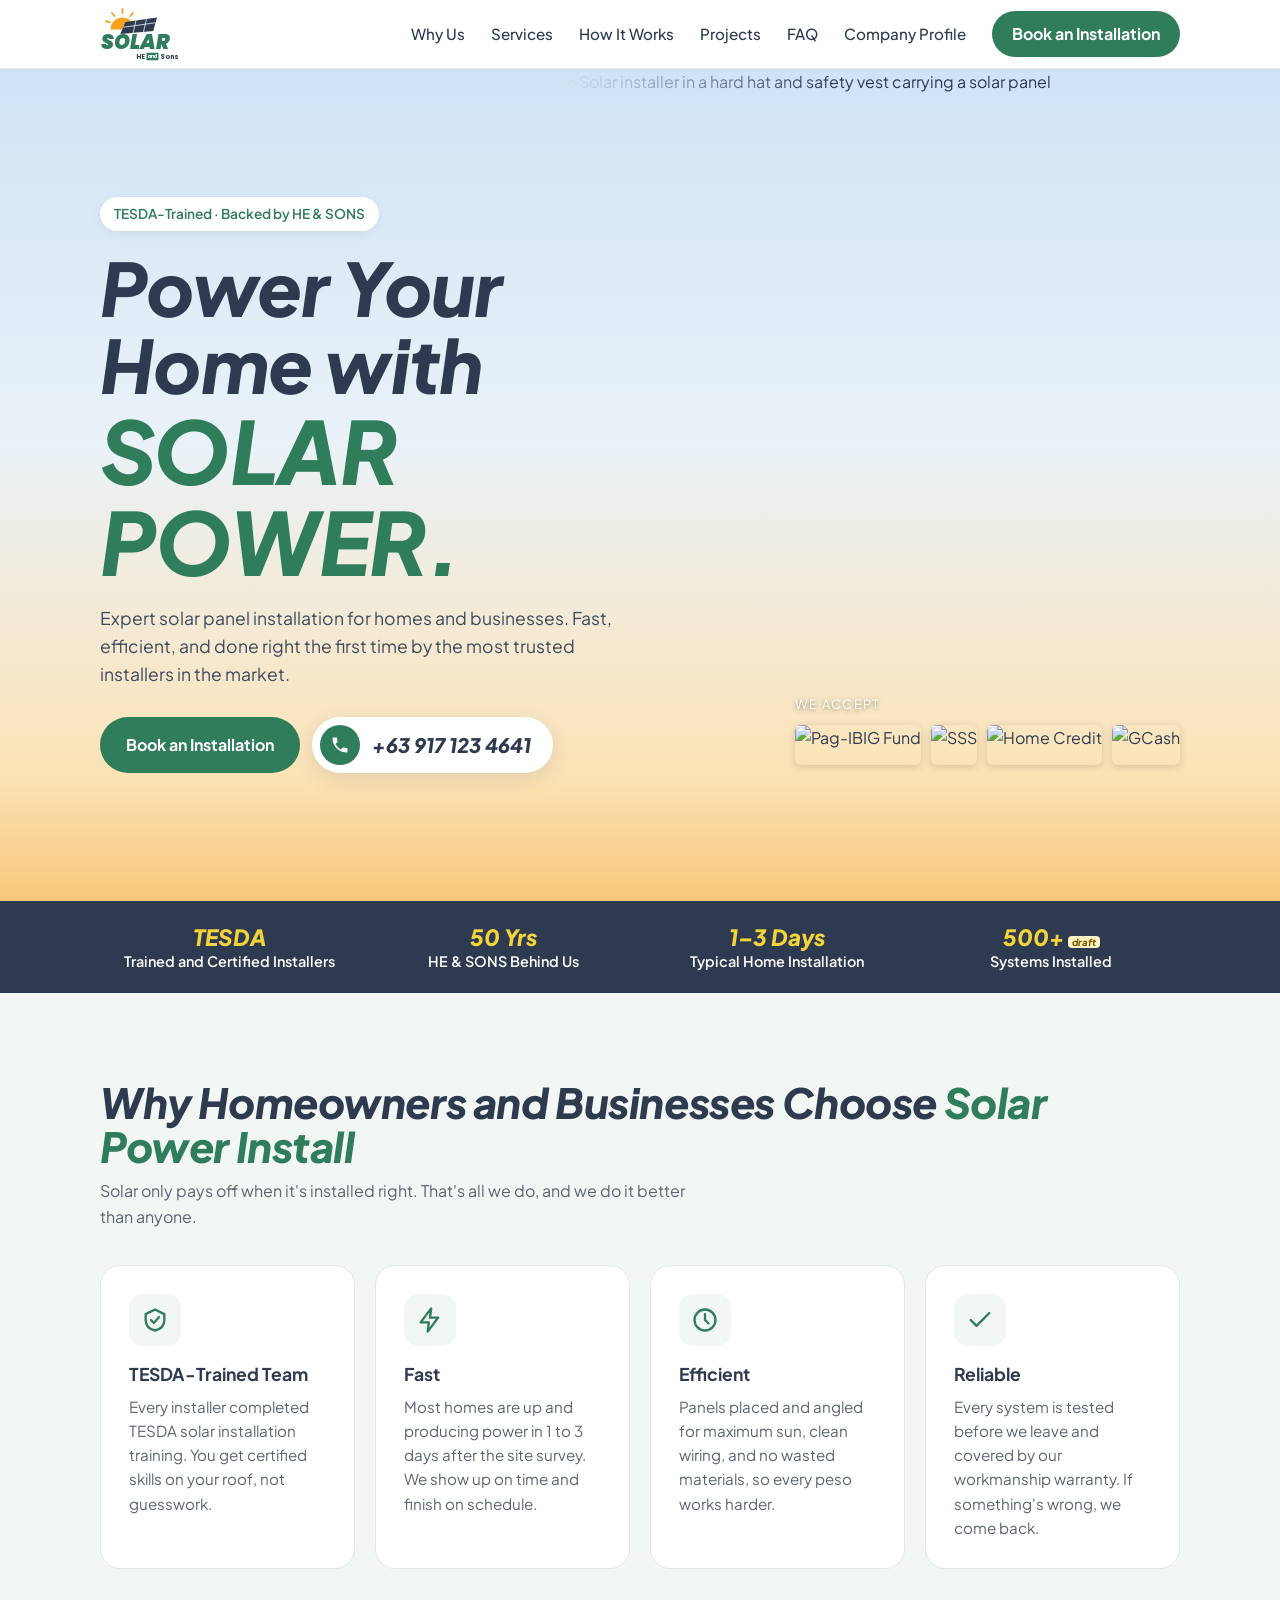
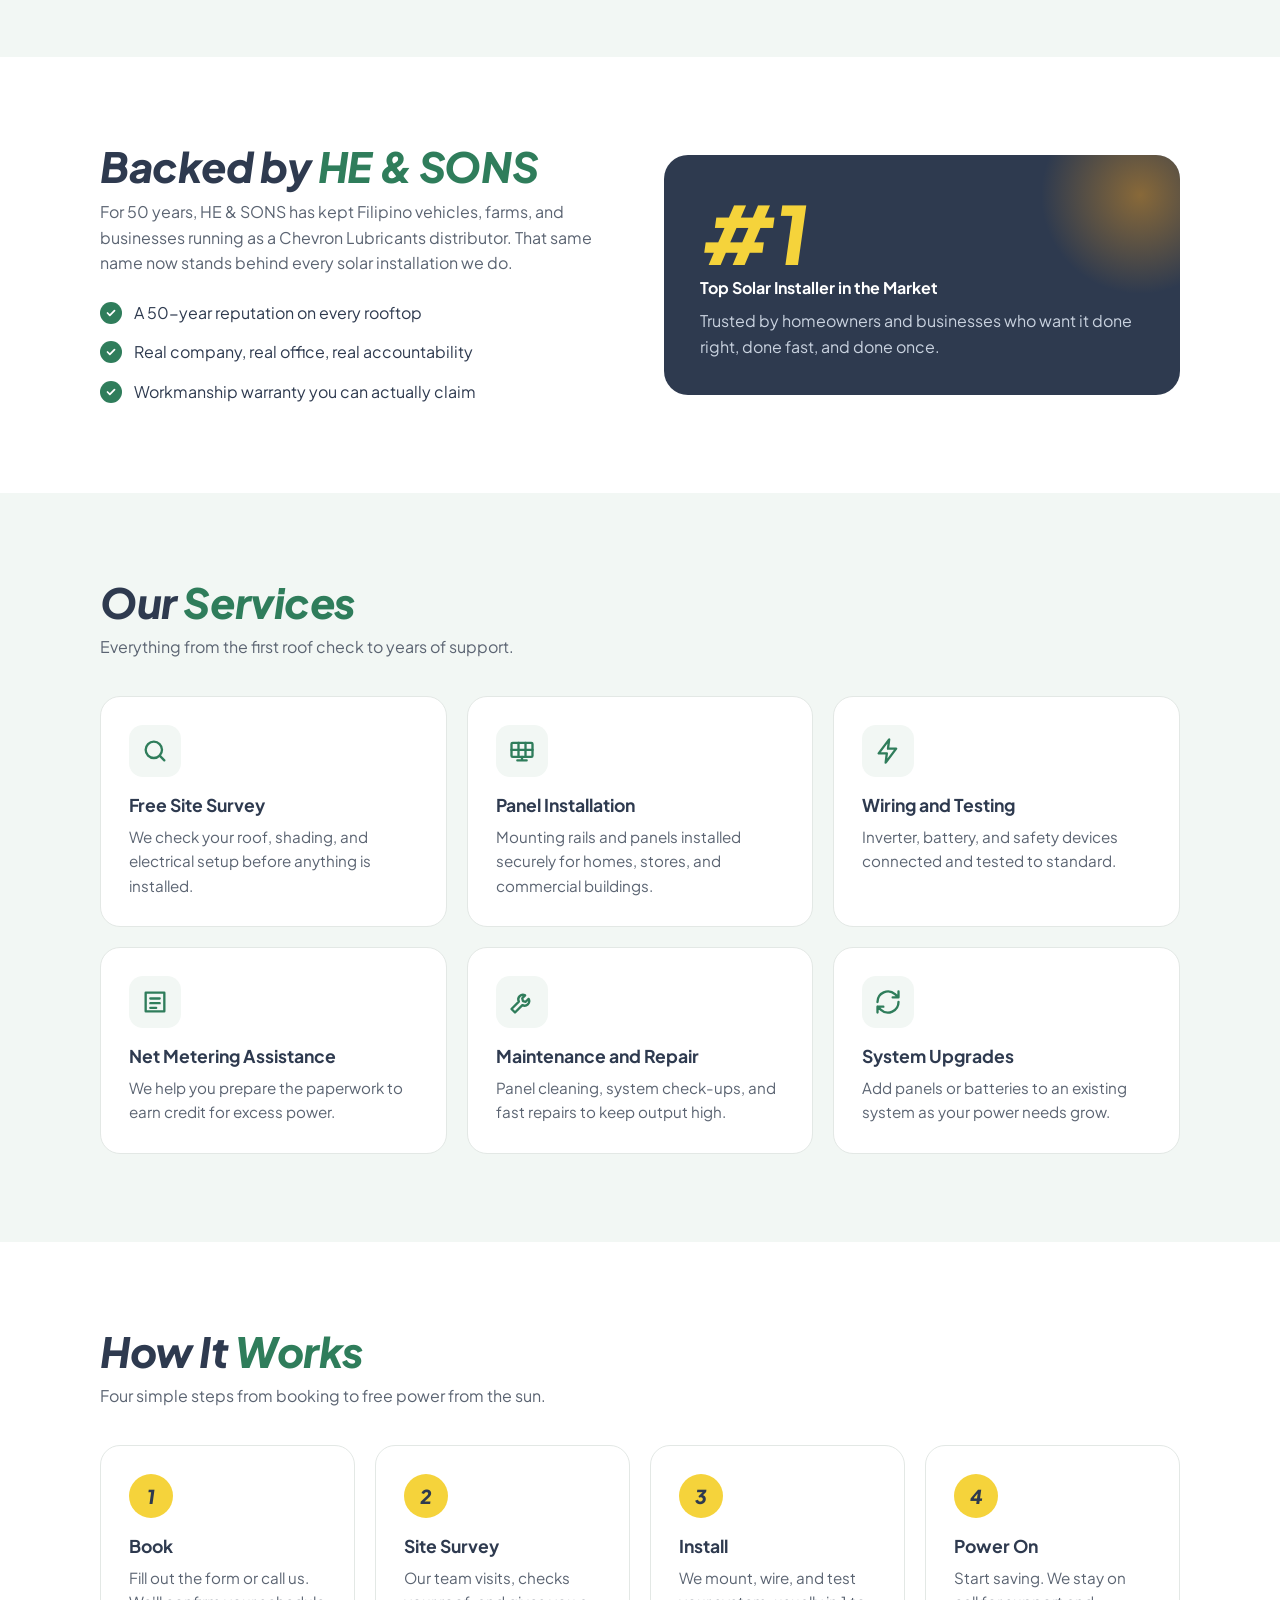
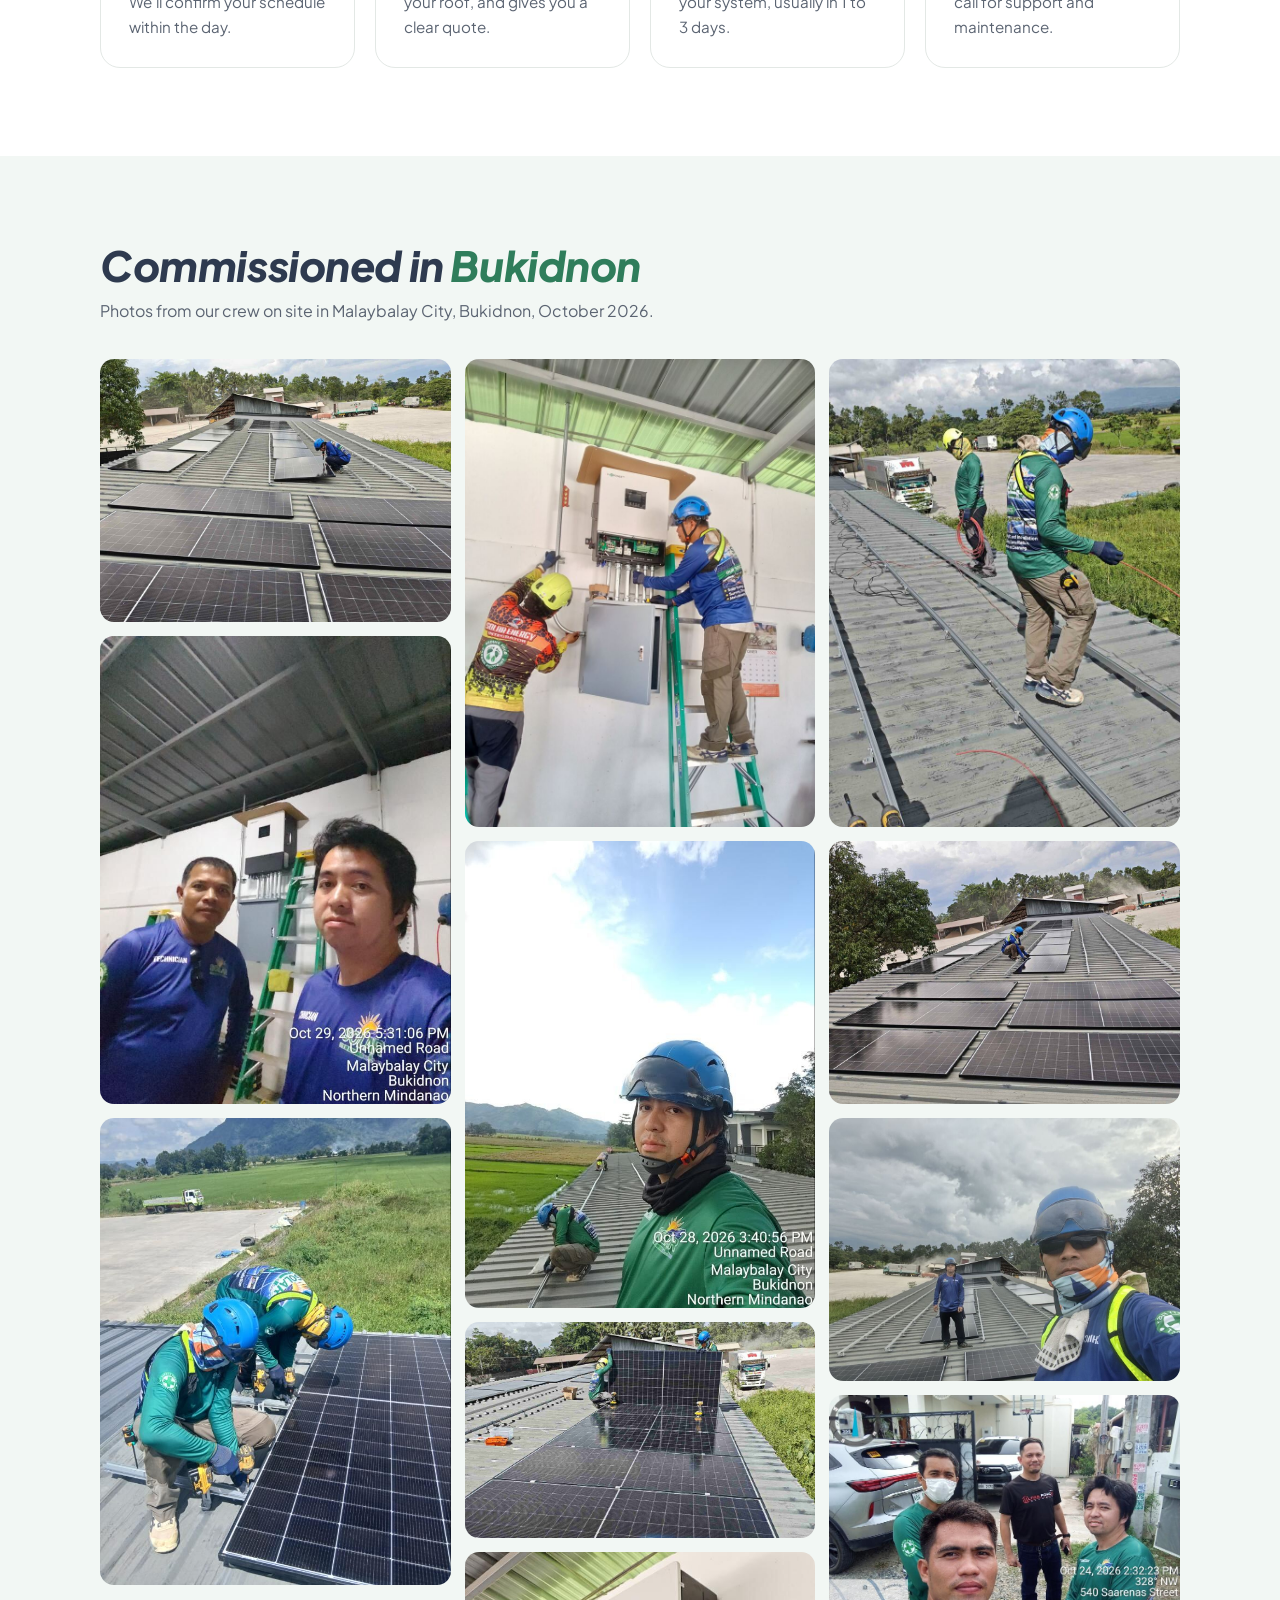
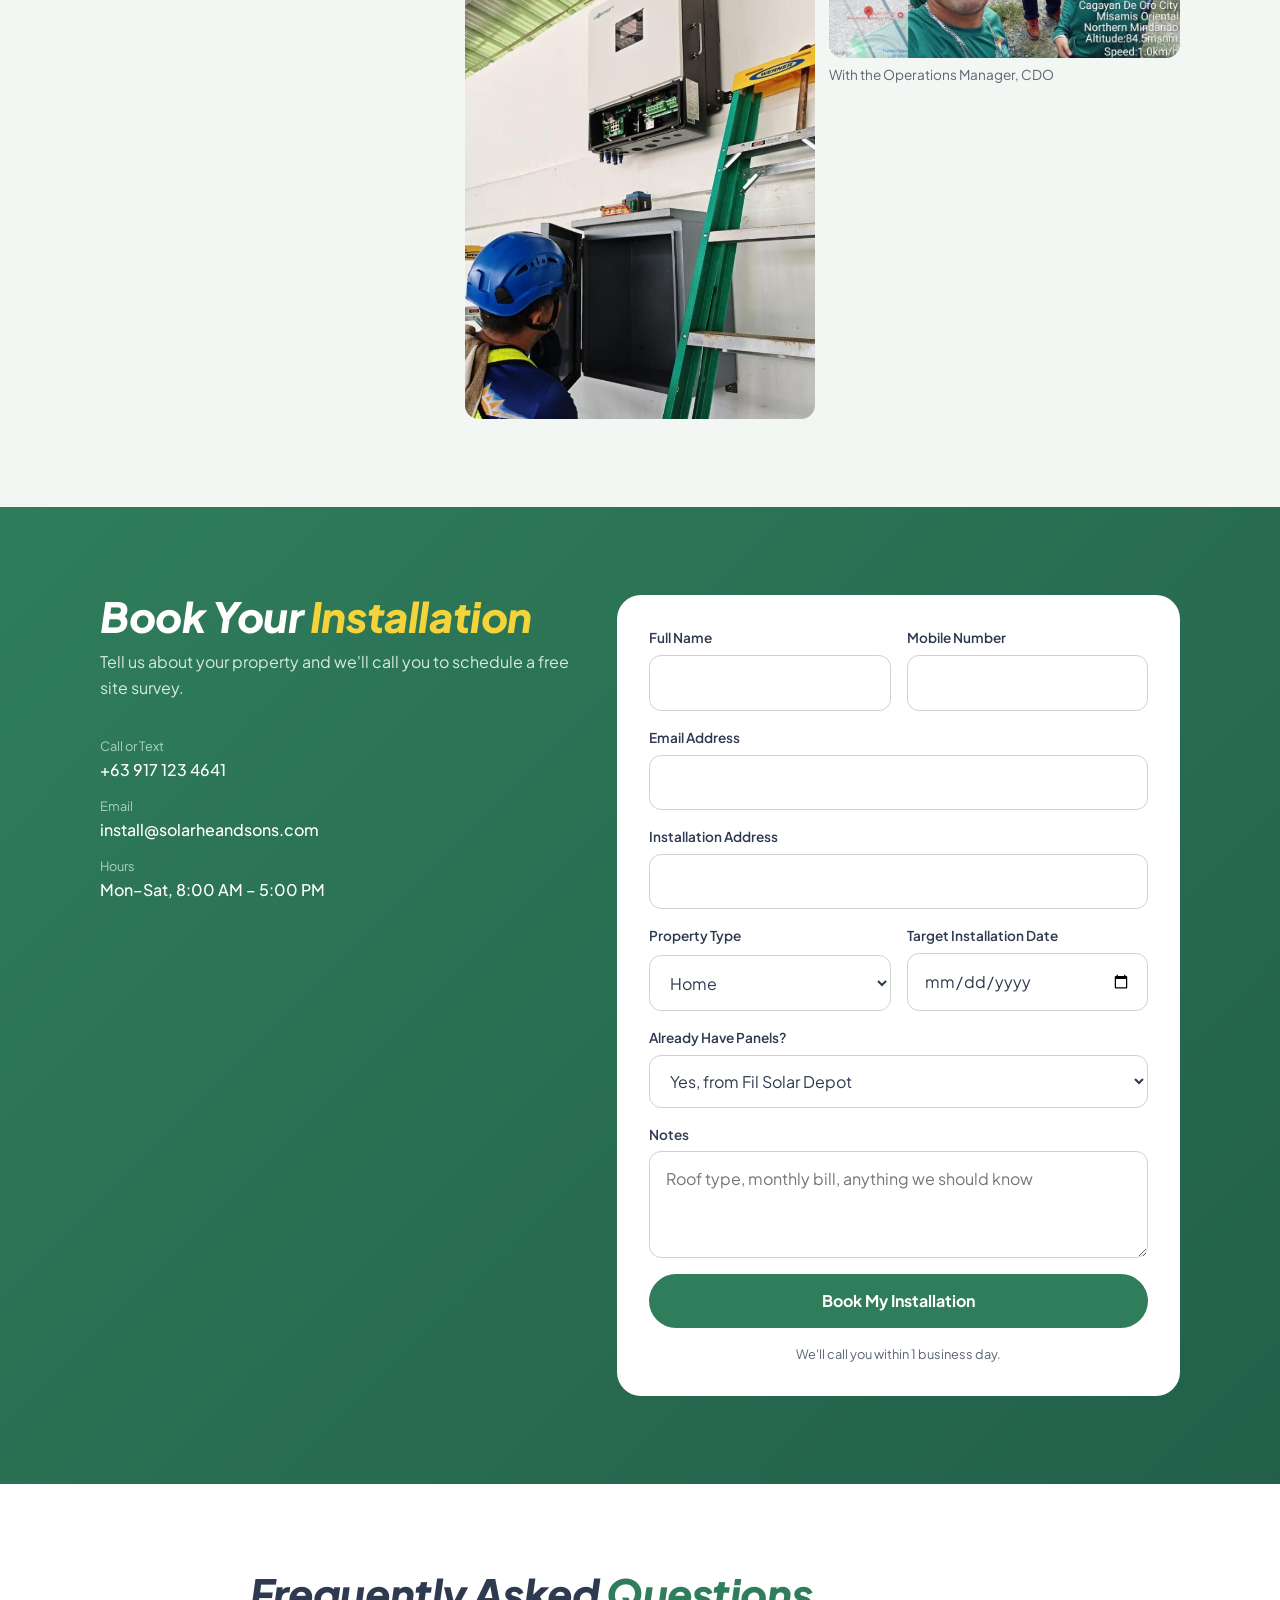
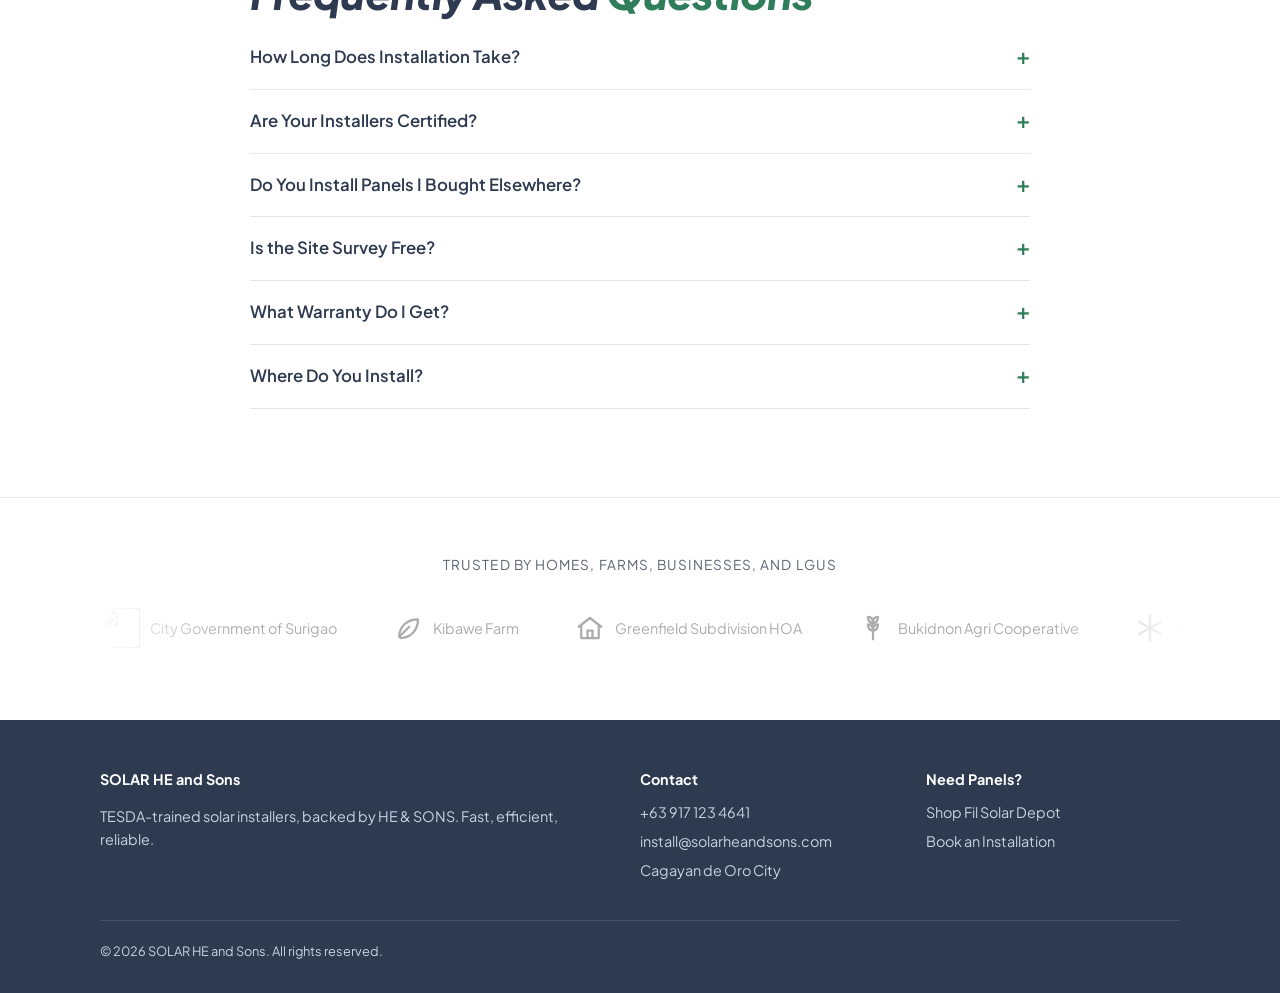
==== index.html @ 12a767d1 "Add Company Profile page with brand logos; shared styles.css; Plus Jakarta Sans; new phone number" ====
<!doctype html>
<html lang="en-PH">
<head>
<meta charset="utf-8">
<meta name="viewport" content="width=device-width, initial-scale=1, viewport-fit=cover">
<title>SOLAR HE and Sons | Solar Panel Installation</title>
<meta name="description" content="TESDA-trained solar panel installers backed by HE &amp; SONS. Fast, efficient, reliable solar installation for homes and businesses in Cagayan de Oro. Free site survey. Call +63 917 123 4641.">
<meta name="keywords" content="solar panel installation, solar installer, Cagayan de Oro solar, TESDA solar installer, HE and Sons, solar power Philippines, net metering, Pag-IBIG, SSS, Home Credit">
<meta name="robots" content="index, follow">
<meta name="author" content="SOLAR HE and Sons">
<meta name="designer" content="totoantonio.cloud">
<meta name="creator" content="totoantonio.cloud">
<meta name="theme-color" content="#2F7D5B">
<meta name="geo.region" content="PH-MSR">
<meta name="geo.placename" content="Cagayan de Oro City">
<meta name="geo.position" content="8.4542;124.6319">
<meta name="ICBM" content="8.4542, 124.6319">
<link rel="alternate" type="text/plain" href="llms.txt" title="LLM summary">
<link rel="sitemap" type="application/xml" href="sitemap.xml">
<link rel="canonical" href="https://totoantonio.github.io/solarpowerinstall/">
<link rel="icon" href="images/favicon.svg" type="image/svg+xml">
<link rel="apple-touch-icon" href="images/apple-touch-icon.png">
<meta property="og:type" content="website">
<meta property="og:site_name" content="SOLAR HE and Sons">
<meta property="og:locale" content="en_PH">
<meta property="og:url" content="https://totoantonio.github.io/solarpowerinstall/">
<meta property="og:title" content="SOLAR HE and Sons | Solar Panel Installation">
<meta property="og:description" content="TESDA-trained solar installers backed by HE &amp; SONS. Fast, efficient, reliable. Free site survey.">
<meta property="og:image" content="https://totoantonio.github.io/solarpowerinstall/images/og.png">
<meta property="og:image:width" content="1200">
<meta property="og:image:height" content="630">
<meta property="og:image:alt" content="Power Your Home with Solar Power. TESDA-trained installers backed by HE &amp; SONS.">
<meta name="twitter:card" content="summary_large_image">
<meta name="twitter:title" content="SOLAR HE and Sons | Solar Panel Installation">
<meta name="twitter:description" content="TESDA-trained solar installers backed by HE &amp; SONS. Fast, efficient, reliable.">
<meta name="twitter:image" content="https://totoantonio.github.io/solarpowerinstall/images/og.png">
<script type="application/ld+json">
{"@context":"https://schema.org","@type":"LocalBusiness","name":"SOLAR HE and Sons","description":"TESDA-trained solar panel installation backed by HE & SONS.","url":"https://totoantonio.github.io/solarpowerinstall/","image":"https://totoantonio.github.io/solarpowerinstall/images/og.png","telephone":"+639171234641","email":"install@solarheandsons.com","address":{"@type":"PostalAddress","addressLocality":"Cagayan de Oro City","addressCountry":"PH"},"areaServed":"Cagayan de Oro","openingHours":"Mo-Sa 08:00-17:00","paymentAccepted":"Pag-IBIG, SSS, Home Credit, GCash","priceRange":"₱₱","geo":{"@type":"GeoCoordinates","latitude":8.4542,"longitude":124.6319},"parentOrganization":{"@type":"Organization","name":"HE & SONS"},"knowsAbout":["Solar panel installation","Net metering","Solar maintenance"],"makesOffer":[{"@type":"Offer","itemOffered":{"@type":"Service","name":"Solar panel installation"}},{"@type":"Offer","price":"0","priceCurrency":"PHP","itemOffered":{"@type":"Service","name":"Free site survey"}}]}
</script>
<script type="application/ld+json">
{"@context": "https://schema.org", "@type": "FAQPage", "mainEntity": [{"@type": "Question", "name": "How Long Does Installation Take?", "acceptedAnswer": {"@type": "Answer", "text": "Most home systems are installed in 1 to 3 days after the site survey. Commercial projects are scheduled after design."}}, {"@type": "Question", "name": "Are Your Installers Certified?", "acceptedAnswer": {"@type": "Answer", "text": "Yes. Our installers are trained by TESDA in solar installation and work under HE & SONS standards."}}, {"@type": "Question", "name": "Do You Install Panels I Bought Elsewhere?", "acceptedAnswer": {"@type": "Answer", "text": "Yes. We install panels from Fil Solar Depot and other suppliers, as long as they pass our pre-install check."}}, {"@type": "Question", "name": "Is the Site Survey Free?", "acceptedAnswer": {"@type": "Answer", "text": "Yes. The site survey is free with no obligation to book."}}, {"@type": "Question", "name": "What Warranty Do I Get?", "acceptedAnswer": {"@type": "Answer", "text": "Our workmanship warranty covers the installation for , on top of the manufacturer warranty on your panels."}}, {"@type": "Question", "name": "Where Do You Install?", "acceptedAnswer": {"@type": "Answer", "text": "Cagayan de Oro and nearby areas."}}]}
</script>
<!-- Website by totoantonio.cloud -->
<link rel="preconnect" href="https://fonts.googleapis.com">
<link rel="preconnect" href="https://fonts.gstatic.com" crossorigin>
<link href="https://fonts.googleapis.com/css2?family=Plus+Jakarta+Sans:ital,wght@0,400;0,500;0,600;0,700;0,800;1,800&family=Poppins:ital,wght@0,700;1,900&display=swap" rel="stylesheet">
<link rel="stylesheet" href="styles.css">
</head>
<body>

<header>
  <div class="wrap">
    <a href="#top" aria-label="SOLAR HE and Sons home">
      <svg class="logo" viewBox="0 0 112 72" role="img" aria-label="SOLAR HE and Sons logo">
        <g stroke="#F6A21E" stroke-width="2.5" stroke-linecap="round"><path d="M30 3v5M16 8l3.5 4M44 8l-3.5 4M8 19l5 1.5"/></g>
        <path d="M14 30a16 16 0 0 1 32 0z" fill="#F6A21E"/>
        <path d="M34 20l42-6-5 18-44 4z" fill="#2E3A4F"/>
        <path d="M48 18l-4 17M62 16l-4 17M31 27l43-6" stroke="#fff" stroke-width="1"/>
        <text x="1" y="56" font-family="Poppins" font-style="italic" font-weight="900" font-size="27" fill="#2F7D5B">SOLAR</text>
        <text x="48" y="69" font-family="Poppins" font-weight="700" font-size="8.5" fill="#2E3A4F">HE</text>
        <rect x="62" y="61" width="16" height="10" fill="#2F7D5B"/><text x="70" y="68.6" text-anchor="middle" font-family="Poppins" font-weight="700" font-size="7" fill="#fff">and</text>
        <text x="80" y="69" font-family="Poppins" font-weight="700" font-size="8.5" fill="#2E3A4F">Sons</text>
      </svg>
    </a>
    <nav>
      <div id="menu">
        <a href="#why">Why Us</a>
        <a href="#services">Services</a>
        <a href="#how">How It Works</a>
        <a href="#projects">Projects</a>
        <a href="#faq">FAQ</a>
        <a href="company-profile.html">Company Profile</a>
      </div>
      <a class="btn" href="#book">Book an Installation</a>
      <button class="burger" id="burger" type="button" aria-label="Menu" aria-controls="menu" aria-expanded="false"><svg viewBox="0 0 24 24" width="26" height="26" fill="none" stroke="currentColor" stroke-width="2" stroke-linecap="round" aria-hidden="true"><path d="M4 6h16M4 12h16M4 18h16"/></svg></button>
    </nav>
  </div>
</header>

<main id="top">
<section class="hero">
  <div class="wrap">
    <div class="hero-copy">
      <span class="pill">TESDA-Trained · Backed by HE &amp; SONS</span>
      <h1>Power Your Home with <em>Solar Power.</em></h1>
      <p>Expert solar panel installation for homes and businesses. Fast, efficient, and done right the first time by the most trusted installers in the market.</p>
      <div class="ctas">
        <a class="btn" href="#book">Book an Installation</a>
        <a class="call" href="tel:+639171234641"><i><svg width="20" height="20" viewBox="0 0 24 24" fill="#fff"><path d="M6.6 10.8a15.1 15.1 0 0 0 6.6 6.6l2.2-2.2a1 1 0 0 1 1-.25 11.4 11.4 0 0 0 3.6.57 1 1 0 0 1 1 1V20a1 1 0 0 1-1 1A17 17 0 0 1 3 4a1 1 0 0 1 1-1h3.5a1 1 0 0 1 1 1c0 1.25.2 2.46.57 3.6a1 1 0 0 1-.25 1z"/></svg></i>+63 917 123 4641</a>
      </div>
    </div>
    <div class="accept"><span>We Accept</span><img src="images/pagibig.svg" alt="Pag-IBIG Fund" height="40"><img src="images/sss.svg" alt="SSS" height="40"><img src="images/homecredit.png" alt="Home Credit" height="40"><img src="images/gcash.svg" alt="GCash" height="40"></div>
  </div>
  <div class="hero-art">
      <img src="images/installer.jpg" alt="Solar installer in a hard hat and safety vest carrying a solar panel" width="1100" height="1647">
  </div>
</section>

<div class="trust">
  <div class="wrap">
    <div><b>TESDA</b>Trained and Certified Installers</div>
    <div><b>50 Yrs</b>HE &amp; SONS Behind Us</div>
    <div><b>1–3 Days</b>Typical Home Installation</div>
    <div><b>500+ <span class="ph" style="font-size:.6rem">draft</span></b>Systems Installed</div>
  </div>
</div>

<section id="why">
  <div class="wrap">
    <h2>Why Homeowners and Businesses Choose <em>Solar Power Install</em></h2>
    <p class="lead">Solar only pays off when it's installed right. That's all we do, and we do it better than anyone.</p>
    <div class="grid g4">
      <div class="card"><div class="ico"><svg viewBox="0 0 24 24"><path d="M12 3l8 4v5c0 5-3.5 8-8 9-4.5-1-8-4-8-9V7z"/><path d="M8.5 12l2.5 2.5 4.5-5"/></svg></div><h3>TESDA-Trained Team</h3><p>Every installer completed TESDA solar installation training. You get certified skills on your roof, not guesswork.</p></div>
      <div class="card"><div class="ico"><svg viewBox="0 0 24 24"><path d="M13 2L4 14h7l-1 8 9-12h-7z"/></svg></div><h3>Fast</h3><p>Most homes are up and producing power in 1 to 3 days after the site survey. We show up on time and finish on schedule.</p></div>
      <div class="card"><div class="ico"><svg viewBox="0 0 24 24"><circle cx="12" cy="12" r="9"/><path d="M12 7v5l3 3"/></svg></div><h3>Efficient</h3><p>Panels placed and angled for maximum sun, clean wiring, and no wasted materials, so every peso works harder.</p></div>
      <div class="card"><div class="ico"><svg viewBox="0 0 24 24"><path d="M20 6L9 17l-5-5"/></svg></div><h3>Reliable</h3><p>Every system is tested before we leave and covered by our workmanship warranty. If something's wrong, we come back.</p></div>
    </div>
  </div>
</section>

<section>
  <div class="wrap backed">
    <div>
      <h2>Backed by <em>HE &amp; SONS</em></h2>
      <p class="lead" style="margin-bottom:0">For 50 years, HE &amp; SONS has kept Filipino vehicles, farms, and businesses running as a Chevron Lubricants distributor. That same name now stands behind every solar installation we do.</p>
      <ul>
        <li>A 50-year reputation on every rooftop</li>
        <li>Real company, real office, real accountability</li>
        <li>Workmanship warranty you can actually claim</li>
      </ul>
    </div>
    <div class="badge-card">
      <div class="display">#1</div>
      <strong>Top Solar Installer in the Market</strong>
      <p>Trusted by homeowners and businesses who want it done right, done fast, and done once.</p>
    </div>
  </div>
</section>

<section id="services" style="background:var(--tint)">
  <div class="wrap">
    <h2>Our <em>Services</em></h2>
    <p class="lead">Everything from the first roof check to years of support.</p>
    <div class="grid">
      <div class="card"><div class="ico"><svg viewBox="0 0 24 24"><circle cx="11" cy="11" r="7"/><path d="M20 20l-4-4"/></svg></div><h3>Free Site Survey</h3><p>We check your roof, shading, and electrical setup before anything is installed.</p></div>
      <div class="card"><div class="ico"><svg viewBox="0 0 24 24"><rect x="3" y="5" width="18" height="12" rx="1"/><path d="M3 11h18M9 5v12M15 5v12M12 17v3M8 20h8"/></svg></div><h3>Panel Installation</h3><p>Mounting rails and panels installed securely for homes, stores, and commercial buildings.</p></div>
      <div class="card"><div class="ico"><svg viewBox="0 0 24 24"><path d="M13 2L4 14h7l-1 8 9-12h-7z"/></svg></div><h3>Wiring and Testing</h3><p>Inverter, battery, and safety devices connected and tested to standard.</p></div>
      <div class="card"><div class="ico"><svg viewBox="0 0 24 24"><path d="M4 4h16v16H4z"/><path d="M8 9h8M8 13h8M8 17h5"/></svg></div><h3>Net Metering Assistance</h3><p>We help you prepare the paperwork to earn credit for excess power.</p></div>
      <div class="card"><div class="ico"><svg viewBox="0 0 24 24"><path d="M14.7 6.3a4 4 0 0 0-5.4 5.4L3 18l3 3 6.3-6.3a4 4 0 0 0 5.4-5.4l-2.5 2.5-2.4-.6-.6-2.4z"/></svg></div><h3>Maintenance and Repair</h3><p>Panel cleaning, system check-ups, and fast repairs to keep output high.</p></div>
      <div class="card"><div class="ico"><svg viewBox="0 0 24 24"><path d="M3 12a9 9 0 0 1 15-6.7L21 8M21 3v5h-5"/><path d="M21 12a9 9 0 0 1-15 6.7L3 16M3 21v-5h5"/></svg></div><h3>System Upgrades</h3><p>Add panels or batteries to an existing system as your power needs grow.</p></div>
    </div>
  </div>
</section>

<section id="how">
  <div class="wrap">
    <h2>How It <em>Works</em></h2>
    <p class="lead">Four simple steps from booking to free power from the sun.</p>
    <div class="grid g4 steps">
      <div class="card"><h3>Book</h3><p>Fill out the form or call us. We'll confirm your schedule within the day.</p></div>
      <div class="card"><h3>Site Survey</h3><p>Our team visits, checks your roof, and gives you a clear quote.</p></div>
      <div class="card"><h3>Install</h3><p>We mount, wire, and test your system, usually in 1 to 3 days.</p></div>
      <div class="card"><h3>Power On</h3><p>Start saving. We stay on call for support and maintenance.</p></div>
    </div>
  </div>
</section>

<section id="projects" style="background:var(--tint)">
  <div class="wrap">
    <h2>Commissioned in <em>Bukidnon</em></h2>
    <p class="lead">Photos from our crew on site in Malaybalay City, Bukidnon, October 2026.</p>
    <div class="gallery">
      <img src="images/bukidnon-1.jpg" alt="Solar panels on a long metal roof with an installer working among them" width="1000" height="750" loading="lazy">
      <img src="images/bukidnon-2.jpg" alt="Two technicians beside a newly mounted inverter, photo stamped Oct 29, 2026, Malaybalay City, Bukidnon" width="641" height="854" loading="lazy">
      <img src="images/bukidnon-3.jpg" alt="Two installers in hard hats securing a solar panel to roof rails" width="641" height="854" loading="lazy">
      <img src="images/bukidnon-4.jpg" alt="Two technicians wiring an inverter and panel box on a wall, one on a ladder" width="750" height="1000" loading="lazy">
      <img src="images/bukidnon-5.jpg" alt="Installer in a hard hat on the roof, photo stamped Oct 28, 2026, Malaybalay City, Bukidnon" width="641" height="854" loading="lazy">
      <img src="images/bukidnon-6.jpg" alt="Rows of solar panels with one panel being lifted into place" width="1000" height="615" loading="lazy">
      <img src="images/bukidnon-7.jpg" alt="Wall-mounted inverter above an open panel box, with a technician checking the wiring" width="641" height="855" loading="lazy">
      <img src="images/bukidnon-8.jpg" alt="Two installers walking along roof mounting rails before the panels go on" width="750" height="1000" loading="lazy">
      <img src="images/bukidnon-9.jpg" alt="Installed solar panels with an installer setting the next row" width="1000" height="750" loading="lazy">
      <img src="images/bukidnon-10.jpg" alt="Crew member on the roof during panel installation, seen from a technician's selfie" width="1000" height="750" loading="lazy">
      <figure><img src="images/operations-manager.jpg" alt="Three crew members in green shirts with the Operations Manager, photo stamped Oct 24, 2026, Cagayan de Oro City" width="854" height="641" loading="lazy"><figcaption>With the Operations Manager, CDO</figcaption></figure>
    </div>
  </div>
</section>

<section id="book">
  <div class="wrap">
    <div>
      <h2>Book Your <em>Installation</em></h2>
      <p class="lead">Tell us about your property and we'll call you to schedule a free site survey.</p>
      <div class="contact-list">
        <div><small>Call or Text</small><a href="tel:+639171234641">+63 917 123 4641</a></div>
        <div><small>Email</small><a href="mailto:install@solarheandsons.com">install@solarheandsons.com</a></div>
        <div><small>Hours</small><span>Mon–Sat, 8:00 AM – 5:00 PM</span></div>
      </div>
    </div>
    <!-- TBA: replace YOUR_FORM_ID with a Formspree form ID -->
    <form action="https://formspree.io/f/YOUR_FORM_ID" method="POST">
      <label>Full Name <input name="name" required autocomplete="name"></label>
      <label>Mobile Number <input name="mobile" type="tel" required autocomplete="tel"></label>
      <label class="full">Email Address <input name="email" type="email" autocomplete="email"></label>
      <label class="full">Installation Address <input name="address" required autocomplete="street-address"></label>
      <label>Property Type <select name="property"><option>Home</option><option>Business</option><option>Farm</option><option>Other</option></select></label>
      <label>Target Installation Date <input name="target date" type="date"></label>
      <label class="full">Already Have Panels? <select name="panels"><option>Yes, from Fil Solar Depot</option><option>Yes, from another supplier</option><option>Not yet</option></select></label>
      <label class="full">Notes <textarea name="notes" rows="3" placeholder="Roof type, monthly bill, anything we should know"></textarea></label>
      <button class="btn" type="submit">Book My Installation</button>
      <p class="note">We'll call you within 1 business day.</p>
    </form>
  </div>
</section>

<section id="faq">
  <div class="wrap" style="max-width:820px">
    <h2>Frequently Asked <em>Questions</em></h2>
    <details><summary>How Long Does Installation Take?</summary><p>Most home systems are installed in 1 to 3 days after the site survey. Commercial projects are scheduled after design.</p></details>
    <details><summary>Are Your Installers Certified?</summary><p>Yes. Our installers are trained by TESDA in solar installation and work under HE &amp; SONS standards.</p></details>
    <details><summary>Do You Install Panels I Bought Elsewhere?</summary><p>Yes. We install panels from Fil Solar Depot and other suppliers, as long as they pass our pre-install check.</p></details>
    <details><summary>Is the Site Survey Free?</summary><p>Yes. The site survey is free with no obligation to book.</p></details>
    <details><summary>What Warranty Do I Get?</summary><p>Our workmanship warranty covers the installation for <span class="ph">[term TBA]</span>, on top of the manufacturer warranty on your panels.</p></details>
    <details><summary>Where Do You Install?</summary><p>Cagayan de Oro and nearby areas. <span class="ph">service area TBA</span></p></details>
  </div>
</section>
<section id="clients">
  <div class="wrap">
    <p class="eyebrow">Trusted by Homes, Farms, Businesses, and LGUs</p>
    <!-- DRAFT: sample client logos, replace with real clients (with permission) -->
    <div class="marquee"><div class="logos">
      <div class="lg"><img src="images/surigao.png" alt="" width="40" height="40">City Government of Surigao</div>
      <div class="lg"><svg viewBox="0 0 24 24"><path d="M5 19c0-8 6-14 15-14 0 9-6 15-14 15"/><path d="M5 19l8-8"/></svg>Kibawe Farm</div>
      <div class="lg"><svg viewBox="0 0 24 24"><path d="M3 11l9-7 9 7"/><path d="M5 10v10h14V10"/><path d="M10 20v-6h4v6"/></svg>Greenfield Subdivision HOA</div>
      <div class="lg"><svg viewBox="0 0 24 24"><path d="M12 21V8"/><path d="M12 8c-3 0-4-2-4-5 3 0 4 2 4 5zm0 0c3 0 4-2 4-5-3 0-4 2-4 5zM12 14c-3 0-4-2-4-5 3 0 4 2 4 5zm0 0c3 0 4-2 4-5-3 0-4 2-4 5z"/></svg>Bukidnon Agri Cooperative</div>
      <div class="lg"><svg viewBox="0 0 24 24"><path d="M12 2v20M3.3 7l17.4 10M3.3 17L20.7 7"/></svg>Mindanao Cold Storage</div>
      <div class="lg"><svg viewBox="0 0 24 24"><circle cx="12" cy="12" r="4"/><path d="M12 2v3M12 19v3M2 12h3M19 12h3M5 5l2 2M17 17l2 2M5 19l2-2M17 7l2-2"/></svg>Lumbia Poultry Farms</div>
      <div class="lg"><svg viewBox="0 0 24 24"><path d="M2 15c3 0 3-3 6-3s3 3 6 3 3-3 6-3"/><path d="M2 20c3 0 3-3 6-3s3 3 6 3 3-3 6-3"/><circle cx="16" cy="6" r="3"/></svg>Seaside Bay Resort</div>
      <div class="lg"><svg viewBox="0 0 24 24"><path d="M4 5c3-1 6-1 8 1 2-2 5-2 8-1v14c-3-1-6-1-8 1-2-2-5-2-8-1z"/><path d="M12 6v14"/></svg>St. Joseph Academy</div>
      <div class="lg"><svg viewBox="0 0 24 24"><path d="M3 12c4-6 11-6 15 0-4 6-11 6-15 0z"/><path d="M18 12l3-3v6z"/><circle cx="8" cy="11" r="1"/></svg>Macajalar Fishing Corp.</div>
      <div class="lg"><svg viewBox="0 0 24 24"><path d="M4 21V5l8-3v19M12 9h8v12M7 8h2M7 12h2M7 16h2M15 13h2M15 17h2"/></svg>Northgate Commercial Center</div>
    </div></div>
  </div>
</section>
</main>

<footer>
  <div class="wrap">
    <div>
      <h4>SOLAR HE and Sons</h4>
      <p>TESDA-trained solar installers, backed by HE &amp; SONS. Fast, efficient, reliable.</p>
    </div>
    <div>
      <h4>Contact</h4>
      <a href="tel:+639171234641">+63 917 123 4641</a>
      <a href="mailto:install@solarheandsons.com">install@solarheandsons.com</a>
      <a href="#book">Cagayan de Oro City</a>
    </div>
    <div>
      <h4>Need Panels?</h4>
      <a href="https://totoantonio.github.io/FilSolarDepot/">Shop Fil Solar Depot</a>
      <a href="#book">Book an Installation</a>
    </div>
    <div class="copy">© 2026 SOLAR HE and Sons. All rights reserved.</div>
  </div>
</footer>

<div class="mbar">
  <a class="btn alt" href="tel:+639171234641">Call Us</a>
  <a class="btn" href="#book">Book Now</a>
</div>

<script>
  // hamburger: tapping it toggles the menu, any other tap closes it
  const menu = document.getElementById('menu'), burger = document.getElementById('burger');
  document.addEventListener('click', e => {
    const open = burger.contains(e.target) && !menu.classList.contains('open');
    menu.classList.toggle('open', open);
    burger.setAttribute('aria-expanded', open);
  });
  // reveal cards as they scroll into view
  document.documentElement.classList.add('js');
  const io = new IntersectionObserver(es => es.forEach(e => { if (e.isIntersecting) { e.target.classList.add('in'); io.unobserve(e.target); } }), { threshold: .15 });
  // duplicate client logos so the marquee loops seamlessly
  const logos = document.querySelector('.logos');
  logos.insertAdjacentHTML('beforeend', logos.innerHTML.replace(/<div class="lg"/g, '<div class="lg" aria-hidden="true"'));
  document.querySelectorAll('.card, .badge-card').forEach(c => {
    c.classList.add('rv');
    c.style.setProperty('--d', [...c.parentNode.children].indexOf(c));
    io.observe(c);
  });
</script>
</body>
</html>
---- styles.css ----
:root {
  --green: #2F7D5B; --green-d: #22604A; --navy: #2E3A4F; --sun: #F6A21E; --yellow: #F5D33B;
  --gray: #5B6472; --line: #E3E8E5; --tint: #F2F7F4;
}
* { box-sizing: border-box; }
html { scroll-behavior: smooth; scroll-padding-top: 69px; -webkit-text-size-adjust: 100%; text-size-adjust: 100%; }
body { margin: 0; font-family: "Plus Jakarta Sans", system-ui, sans-serif; color: var(--navy); background: #fff; line-height: 1.6; }
img, svg { max-width: 100%; }
a { color: var(--green); }
.wrap { max-width: 1120px; margin: 0 auto; padding: 0 20px; }
.ph { background: #FFF3C4; color: #7A5B00; padding: 0 4px; border-radius: 4px; }
h1, h2, .display { font-style: italic; font-weight: 900; letter-spacing: -.01em; line-height: 1.05; }
h2 { font-size: clamp(1.8rem, 4vw, 2.6rem); margin: 0 0 10px; }
h2 em, h1 em { color: var(--green); font-style: italic; }
.lead { color: var(--gray); max-width: 620px; margin: 0 0 36px; }
section { padding: 88px 0; }
.btn { display: inline-flex; align-items: center; gap: 8px; padding: 14px 26px; border-radius: 999px; font-weight: 700; text-decoration: none; background: var(--green); color: #fff; border: 0; font: inherit; font-weight: 700; cursor: pointer; transition: background .2s, transform .2s; }
.btn:hover { background: var(--green-d); transform: translateY(-1px); }
.btn.alt { background: var(--yellow); color: var(--navy); }
.btn.alt:hover { background: #EBC625; }

/* header */
header { position: sticky; top: 0; z-index: 10; background: rgba(255,255,255,.92); -webkit-backdrop-filter: blur(12px); backdrop-filter: blur(12px); border-bottom: 1px solid var(--line); }
header .wrap { display: flex; align-items: center; justify-content: space-between; height: 68px; gap: 16px; }
.logo { height: 54px; width: auto; display: block; }
nav { display: flex; align-items: center; gap: 26px; }
nav a { color: var(--navy); text-decoration: none; font-weight: 500; font-size: .95rem; }
nav a:hover { color: var(--green); }
nav .btn { padding: 10px 20px; color: #fff; }
#menu { display: flex; align-items: center; gap: 26px; }
.burger { display: none; place-items: center; width: 44px; height: 44px; padding: 0; border: 0; background: none; color: var(--navy); cursor: pointer; }

/* hero */
.hero { position: relative; padding: 0; min-height: calc(100vh - 68px); min-height: calc(100svh - 68px); display: flex; align-items: center; background: linear-gradient(180deg, #CFE3F5 0%, #EAF2F8 45%, #FCE3B6 85%, #F8C77A 100%); overflow: hidden; }
.hero .wrap { position: relative; width: 100%; }
.hero-copy { position: relative; z-index: 1; max-width: min(560px, 46vw); padding: 64px 0; animation: up 1s cubic-bezier(.16,1,.3,1) both; }
.pill { display: inline-block; background: #fff; color: var(--green); font-weight: 600; font-size: .85rem; padding: 6px 14px; border-radius: 999px; margin-bottom: 18px; box-shadow: 0 2px 10px rgba(46,58,79,.08); }
h1 { font-size: clamp(2.6rem, 6.4vw, 4.6rem); margin: 0 0 18px; }
h1 em { display: block; font-size: 1.18em; text-transform: uppercase; }
.hero p { font-size: 1.1rem; color: #3D4A5E; max-width: 520px; margin: 0 0 28px; }
.ctas { display: flex; flex-wrap: wrap; gap: 12px; }
.call { display: inline-flex; align-items: center; gap: 12px; background: #fff; border-radius: 999px; padding: 8px 22px 8px 8px; text-decoration: none; color: var(--navy); font-weight: 800; font-style: italic; font-size: 1.25rem; box-shadow: 0 6px 20px rgba(46,58,79,.12); }
.call i { width: 40px; height: 40px; border-radius: 50%; background: var(--green); display: grid; place-items: center; }
.hero-art { position: absolute; top: 0; right: 0; bottom: 0; width: 56%; -webkit-mask-image: linear-gradient(90deg, transparent, #000 38%); mask-image: linear-gradient(90deg, transparent, #000 38%); }
.hero-art img { display: block; width: 100%; height: 100%; object-fit: cover; object-position: 55% 30%; animation: zoom 8s ease-out both; }
.accept { position: absolute; z-index: 1; right: 20px; bottom: 72px; display: grid; grid-template-columns: repeat(4, auto); gap: 10px; }
.accept span { grid-column: 1 / -1; font-size: .8rem; font-weight: 400; text-transform: uppercase; letter-spacing: .1em; color: #fff; text-shadow: 0 1px 4px rgba(0,0,0,.5); }
.accept img { height: 40px; width: auto; border-radius: 6px; box-shadow: 0 2px 8px rgba(0,0,0,.15); }
@keyframes zoom { from { transform: scale(1.08); } }
@keyframes up { from { transform: translateY(40px); opacity: 0; } }

/* trust strip */
.trust { background: var(--navy); color: #fff; padding: 22px 0; }
.trust .wrap { display: grid; grid-template-columns: repeat(4, 1fr); gap: 16px; }
.trust div { font-weight: 600; font-size: .9rem; line-height: 1.3; text-align: center; }
.trust b { display: block; color: var(--yellow); font-style: italic; font-size: 1.4rem; font-weight: 900; }

/* cards */
.grid { display: grid; grid-template-columns: repeat(3, 1fr); gap: 20px; }
.grid.g4 { grid-template-columns: repeat(4, 1fr); }
.card { background: #fff; border: 1px solid var(--line); border-radius: 20px; padding: 28px; transition: transform .3s, box-shadow .3s; }
.card:hover { transform: translateY(-4px); box-shadow: 0 14px 36px rgba(47,125,91,.14); border-color: transparent; }
.ico { transition: transform .4s cubic-bezier(.16,1,.3,1), background .4s; }
.card:hover .ico { transform: scale(1.08) rotate(-4deg); background: #E2F0E8; }
.js .rv { opacity: 0; transform: translateY(32px) scale(.98); transition: opacity .9s cubic-bezier(.16,1,.3,1), transform .9s cubic-bezier(.16,1,.3,1), box-shadow .3s, border-color .3s; transition-delay: calc(var(--d, 0) * 80ms); }
.js .rv.in { opacity: 1; transform: none; }
.js .rv.in:hover { transform: translateY(-4px); transition-delay: 0s; transition-duration: .3s; }
.card h3 { margin: 14px 0 6px; font-size: 1.1rem; }
.card p { margin: 0; color: var(--gray); font-size: .95rem; }
.ico { width: 52px; height: 52px; border-radius: 14px; background: var(--tint); display: grid; place-items: center; }
.ico svg { width: 28px; height: 28px; stroke: var(--green); fill: none; stroke-width: 2; stroke-linecap: round; stroke-linejoin: round; }

#why { background: var(--tint); }
.backed { display: grid; grid-template-columns: 1fr 1fr; gap: 48px; align-items: center; }
.backed ul { list-style: none; padding: 0; margin: 24px 0 0; display: grid; gap: 14px; }
.backed li { display: flex; gap: 12px; }
.backed li::before { content: ""; flex: none; width: 22px; height: 22px; margin-top: 2px; border-radius: 50%; background: var(--green) url("data:image/svg+xml,%3Csvg xmlns='http://www.w3.org/2000/svg' viewBox='0 0 24 24'%3E%3Cpath d='M6 12l4 4 8-8' fill='none' stroke='%23fff' stroke-width='3' stroke-linecap='round' stroke-linejoin='round'/%3E%3C/svg%3E") center/14px no-repeat; }
.badge-card { background: var(--navy); color: #fff; border-radius: 24px; padding: 36px; position: relative; overflow: hidden; }
.badge-card .display { font-size: clamp(3rem, 8vw, 5rem); color: var(--yellow); }
.badge-card p { color: #C9D2DF; margin: 8px 0 0; }
.badge-card::after { content: ""; position: absolute; right: -60px; top: -60px; width: 200px; height: 200px; border-radius: 50%; background: radial-gradient(circle, rgba(246,162,30,.45), transparent 70%); }

/* steps */
.steps { counter-reset: s; }
.steps .card { position: relative; }
.steps .card::before { counter-increment: s; content: counter(s); display: grid; place-items: center; width: 44px; height: 44px; border-radius: 50%; background: var(--yellow); font-weight: 900; font-style: italic; font-size: 1.2rem; }

/* booking */
#book { background: linear-gradient(135deg, var(--green) 0%, var(--green-d) 100%); color: #fff; }
#book .wrap { display: grid; grid-template-columns: 1fr 1.2fr; gap: 48px; align-items: start; }
#book h2 em { color: var(--yellow); }
#book .lead { color: #D6EBE0; }
form { background: #fff; color: var(--navy); border-radius: 24px; padding: 32px; display: grid; grid-template-columns: 1fr 1fr; gap: 16px; }
label { display: grid; gap: 6px; font-size: .85rem; font-weight: 600; }
label.full, form .btn, form .note { grid-column: 1 / -1; }
input, select, textarea { font: inherit; font-weight: 400; font-size: 1rem; padding: 14px 16px; border: 1px solid #CBD3CF; border-radius: 12px; background: #fff; color: var(--navy); width: 100%; }
input:focus, select:focus, textarea:focus { outline: 2px solid var(--green); border-color: transparent; }
form .btn { justify-content: center; }
form .note { margin: 0; font-size: .8rem; color: var(--gray); text-align: center; }
.contact-list { display: grid; gap: 14px; margin-top: 28px; }
.contact-list a, .contact-list span { color: #fff; text-decoration: none; font-weight: 500; }
.contact-list small { display: block; color: #A9D2BE; font-size: .8rem; }

/* faq */
details { border-bottom: 1px solid var(--line); padding: 18px 0; }
summary { cursor: pointer; font-weight: 600; font-size: 1.05rem; list-style: none; display: flex; justify-content: space-between; gap: 16px; }
summary::-webkit-details-marker { display: none; }
summary::after { content: "+"; color: var(--green); font-size: 1.4rem; line-height: 1; }
details[open] summary::after { content: "–"; }
details p { color: var(--gray); margin: 10px 0 0; }

.gallery { columns: 3 260px; column-gap: 14px; }
.gallery img { display: block; width: 100%; height: auto; margin-bottom: 14px; border-radius: 14px; break-inside: avoid; }
.gallery figure { margin: 0 0 14px; break-inside: avoid; }
.gallery figure img { margin-bottom: 6px; }
.gallery figcaption { color: var(--gray); font-size: .85rem; white-space: nowrap; }
#clients { padding: 56px 0 72px; border-top: 1px solid var(--line); }
.eyebrow { text-align: center; color: var(--gray); font-size: .85rem; font-weight: 400; letter-spacing: .08em; text-transform: uppercase; margin: 0 0 32px; }
.marquee { overflow: hidden; -webkit-mask-image: linear-gradient(90deg, transparent, #000 12%, #000 88%, transparent); mask-image: linear-gradient(90deg, transparent, #000 12%, #000 88%, transparent); }
.logos { display: flex; width: max-content; animation: roll 45s linear infinite; }
.lg { margin-right: 56px; white-space: nowrap; }
@keyframes roll { from { transform: translateX(-50%); } to { transform: none; } }
.lg { display: flex; align-items: center; justify-content: center; gap: 10px; color: #8A929B; font-weight: 400; font-size: .9rem; line-height: 1.15; filter: grayscale(1); opacity: .75; pointer-events: none; user-select: none; }
.lg svg { width: 30px; height: 30px; flex: none; fill: none; stroke: currentColor; stroke-width: 1.8; stroke-linecap: round; stroke-linejoin: round; }
.lg img { flex: none; }
footer { background: var(--navy); color: #C9D2DF; padding: 48px 0 32px; font-size: .9rem; }
footer .wrap { display: grid; grid-template-columns: 2fr 1fr 1fr; gap: 32px; }
footer h4 { color: #fff; margin: 0 0 10px; }
footer a { color: #C9D2DF; text-decoration: none; display: block; margin-bottom: 6px; }
footer a:hover { color: var(--yellow); }
.copy { grid-column: 1 / -1; border-top: 1px solid rgba(255,255,255,.12); padding-top: 20px; font-size: .8rem; }

.mbar { display: none; }

@media (max-width: 1100px) {
  .burger { display: grid; }
  #menu { display: none; position: absolute; top: 100%; left: 0; right: 0; flex-direction: column; gap: 0; padding: 8px 20px; background: #fff; border-bottom: 1px solid var(--line); box-shadow: 0 8px 20px rgba(0,0,0,.08); }
  #menu.open { display: flex; }
  #menu a { padding: 12px 0; }
}
@media (max-width: 900px) {
  .hero .wrap, .backed, #book .wrap { grid-template-columns: 1fr; }
  .hero { display: block; min-height: 0; }
  .hero .wrap { position: static; }
  .hero-copy { max-width: none; padding: 48px 0 0; }
  .hero-art { position: relative; width: auto; height: 380px; margin: 8px 0 0; -webkit-mask-image: linear-gradient(180deg, transparent, #000 30%); mask-image: linear-gradient(180deg, transparent, #000 30%); }
  .trust .wrap { grid-template-columns: 1fr 1fr; }
  footer .wrap { grid-template-columns: 1fr; }
}
@media (max-width: 1024px) { .grid.g4 { grid-template-columns: repeat(2, 1fr); } }
@media (max-width: 700px) { .lg { margin-right: 40px; font-size: .85rem; } .grid { grid-template-columns: repeat(2, 1fr); gap: 14px; } }
@media (max-width: 560px) {
  .grid, .grid.g4 { grid-template-columns: 1fr; gap: 12px; }
  .hero-copy { text-align: right; }
  .accept { right: 16px; bottom: 40px; }
  .ctas > * { flex: 1 1 100%; justify-content: center; min-height: 56px; }
  .call { padding: 8px; font-size: 1.15rem; }
  .call i { width: 36px; height: 36px; }
  .card { padding: 20px; }
  .ico { float: left; width: 44px; height: 44px; margin-right: 14px; }
  .card h3 { margin: 10px 0 12px; }
  .card p { clear: both; }
  .steps .card::before { float: left; margin-right: 14px; }
  .steps .card h3 { margin-top: 10px; }
  section { padding: 64px 0; }
  .wrap { padding: 0 16px; }
  form { grid-template-columns: 1fr; padding: 22px; }
  nav .btn { display: none; }
  .logo { height: 42px; }
  .mbar { display: grid; grid-template-columns: 1fr 1fr; gap: 10px; position: fixed; bottom: 0; left: 0; right: 0; z-index: 20; padding: 10px 16px calc(10px + env(safe-area-inset-bottom)); background: #fff; border-top: 1px solid var(--line); }
  .mbar .btn { justify-content: center; padding: 13px; }
  body { padding-bottom: 76px; }
}
@media (prefers-reduced-motion: reduce) { * { animation: none !important; transition: none !important; } }

/* company profile page */
.intro { background: var(--tint); padding: 72px 0 56px; }
.intro h1 { font-size: clamp(2.2rem, 6vw, 3.6rem); margin: 0 0 12px; }
.split { display: grid; grid-template-columns: 1.2fr 1fr; gap: 40px; align-items: center; }
.split img, .wide { display: block; width: 100%; height: auto; border-radius: 20px; }
.people { display: grid; grid-template-columns: repeat(3, 1fr); gap: 24px; text-align: center; margin-top: 36px; }
.people img { width: 160px; height: 160px; border-radius: 50%; object-fit: cover; object-position: top; }
.people h3 { margin: 12px 0 0; font-size: 1.05rem; }
.people p { margin: 0; color: var(--gray); }
.biz h3 { margin: 40px 0 16px; color: var(--green); }
.biz .card h4 { margin: 0 0 6px; }
.biz .card img { display: block; height: 44px; width: auto; max-width: 100%; object-fit: contain; object-position: left; margin-bottom: 14px; }
.biz .card p { margin: 0; color: var(--gray); font-size: .95rem; }
.biz .card .brandrow { display: flex; align-items: center; gap: 16px; margin-top: 16px; }
.biz .card .brandrow + .brandrow { margin-top: 10px; }
.biz .card .brandrow img { height: auto; max-height: 22px; min-width: 0; flex: 0 1 auto; margin: 0; }
@media (max-width: 700px) { .split, .people { grid-template-columns: 1fr; } }
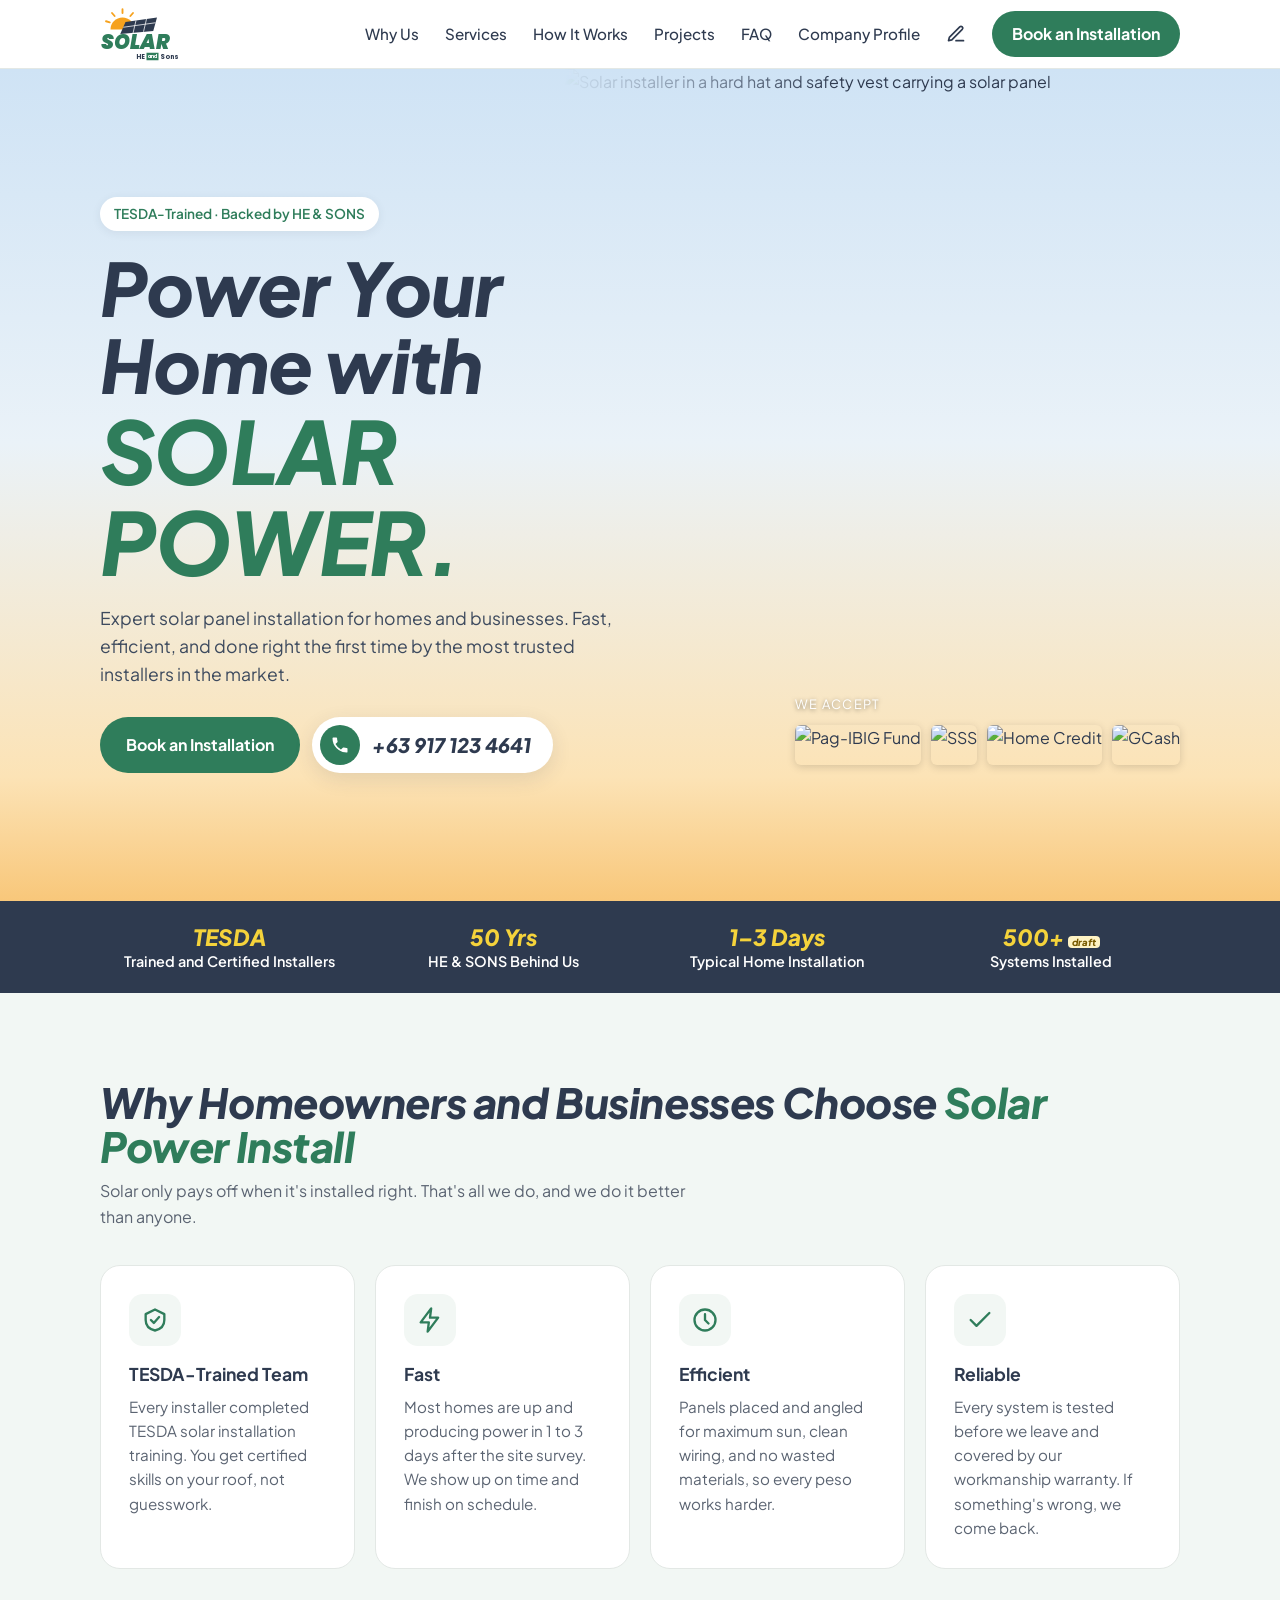
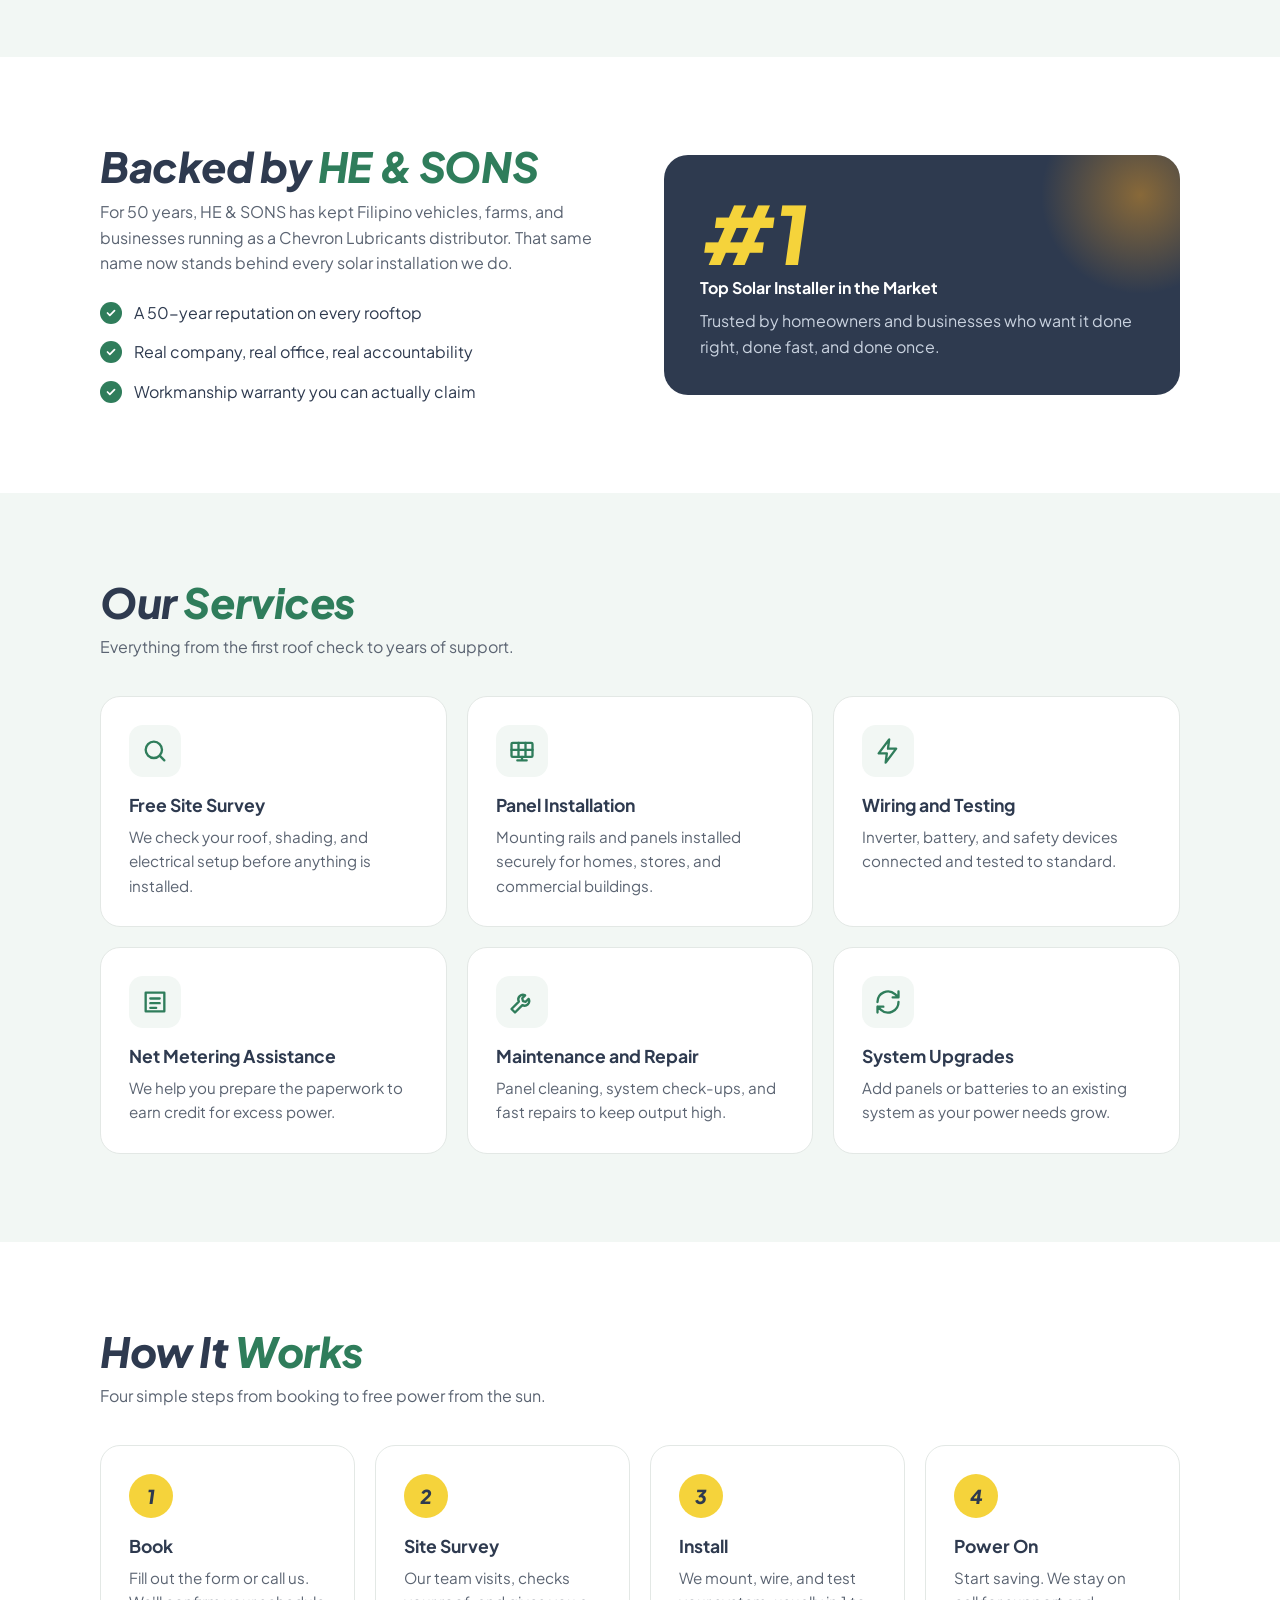
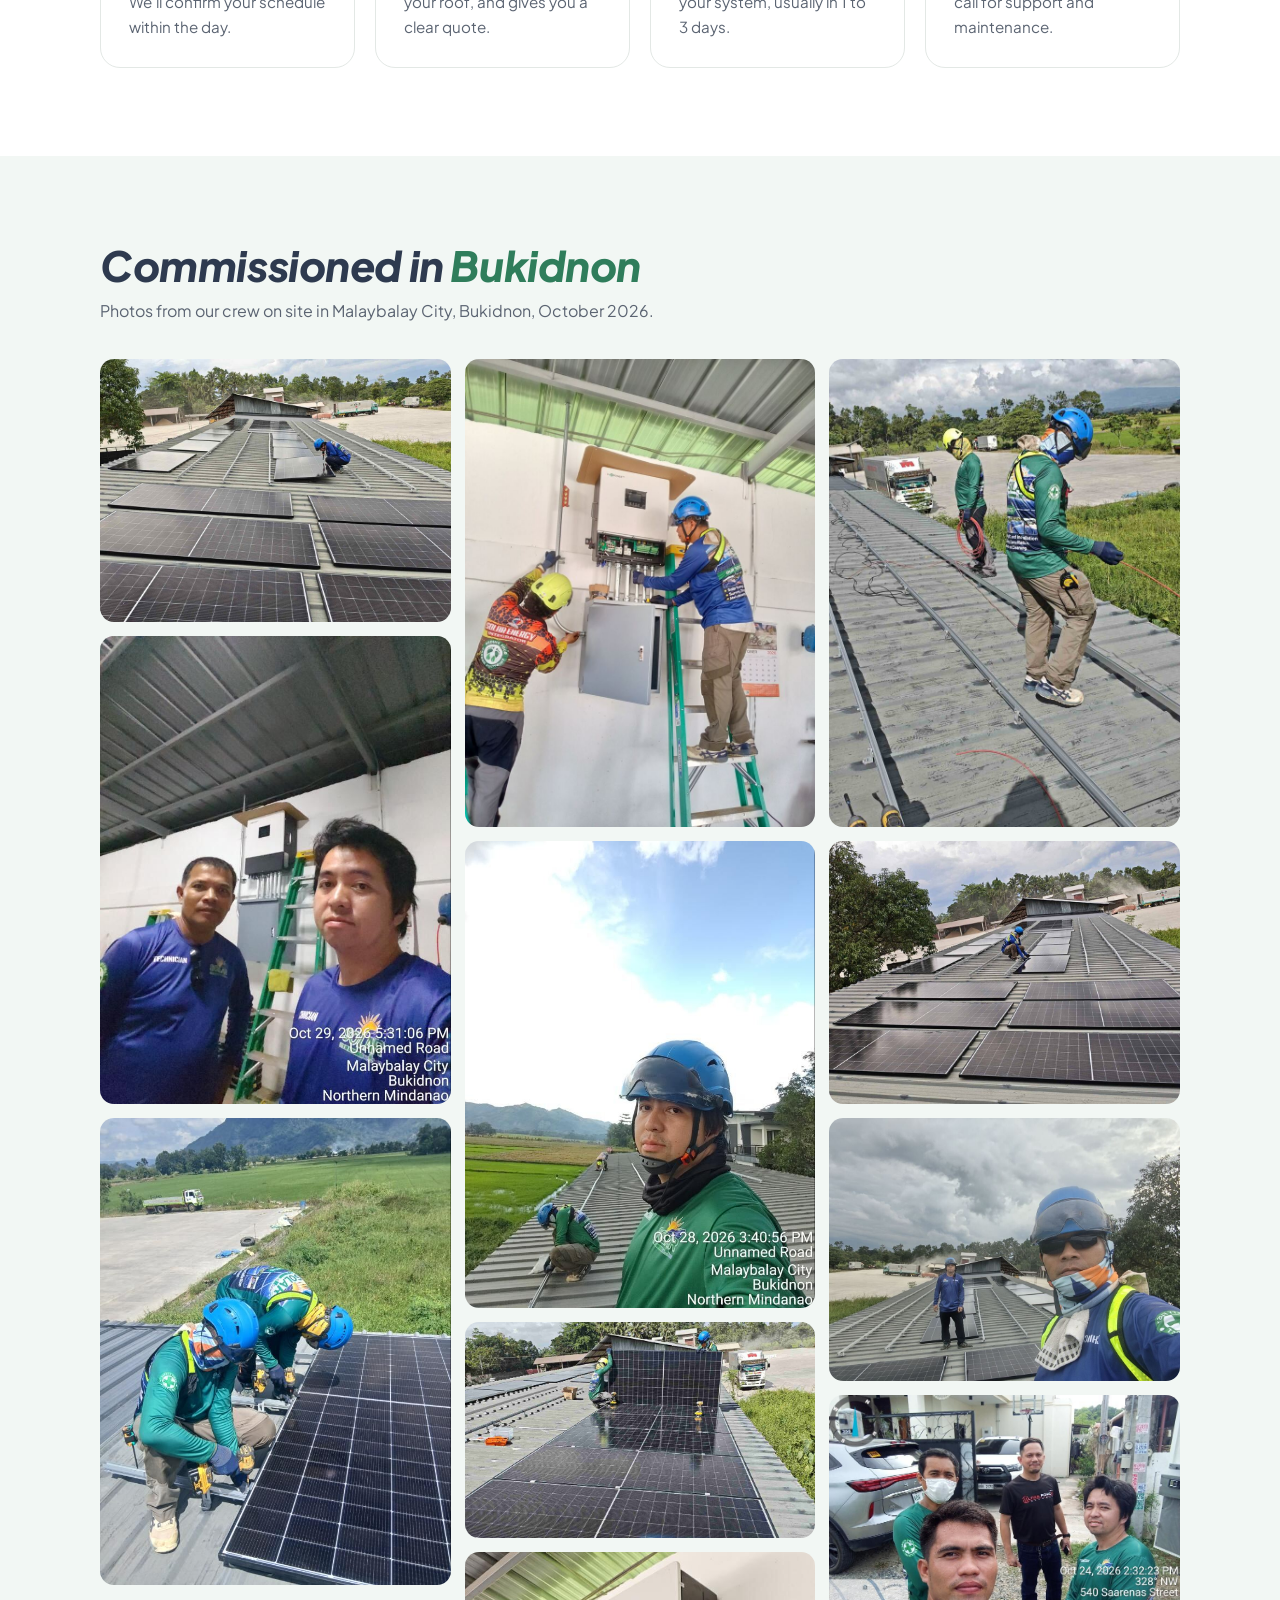
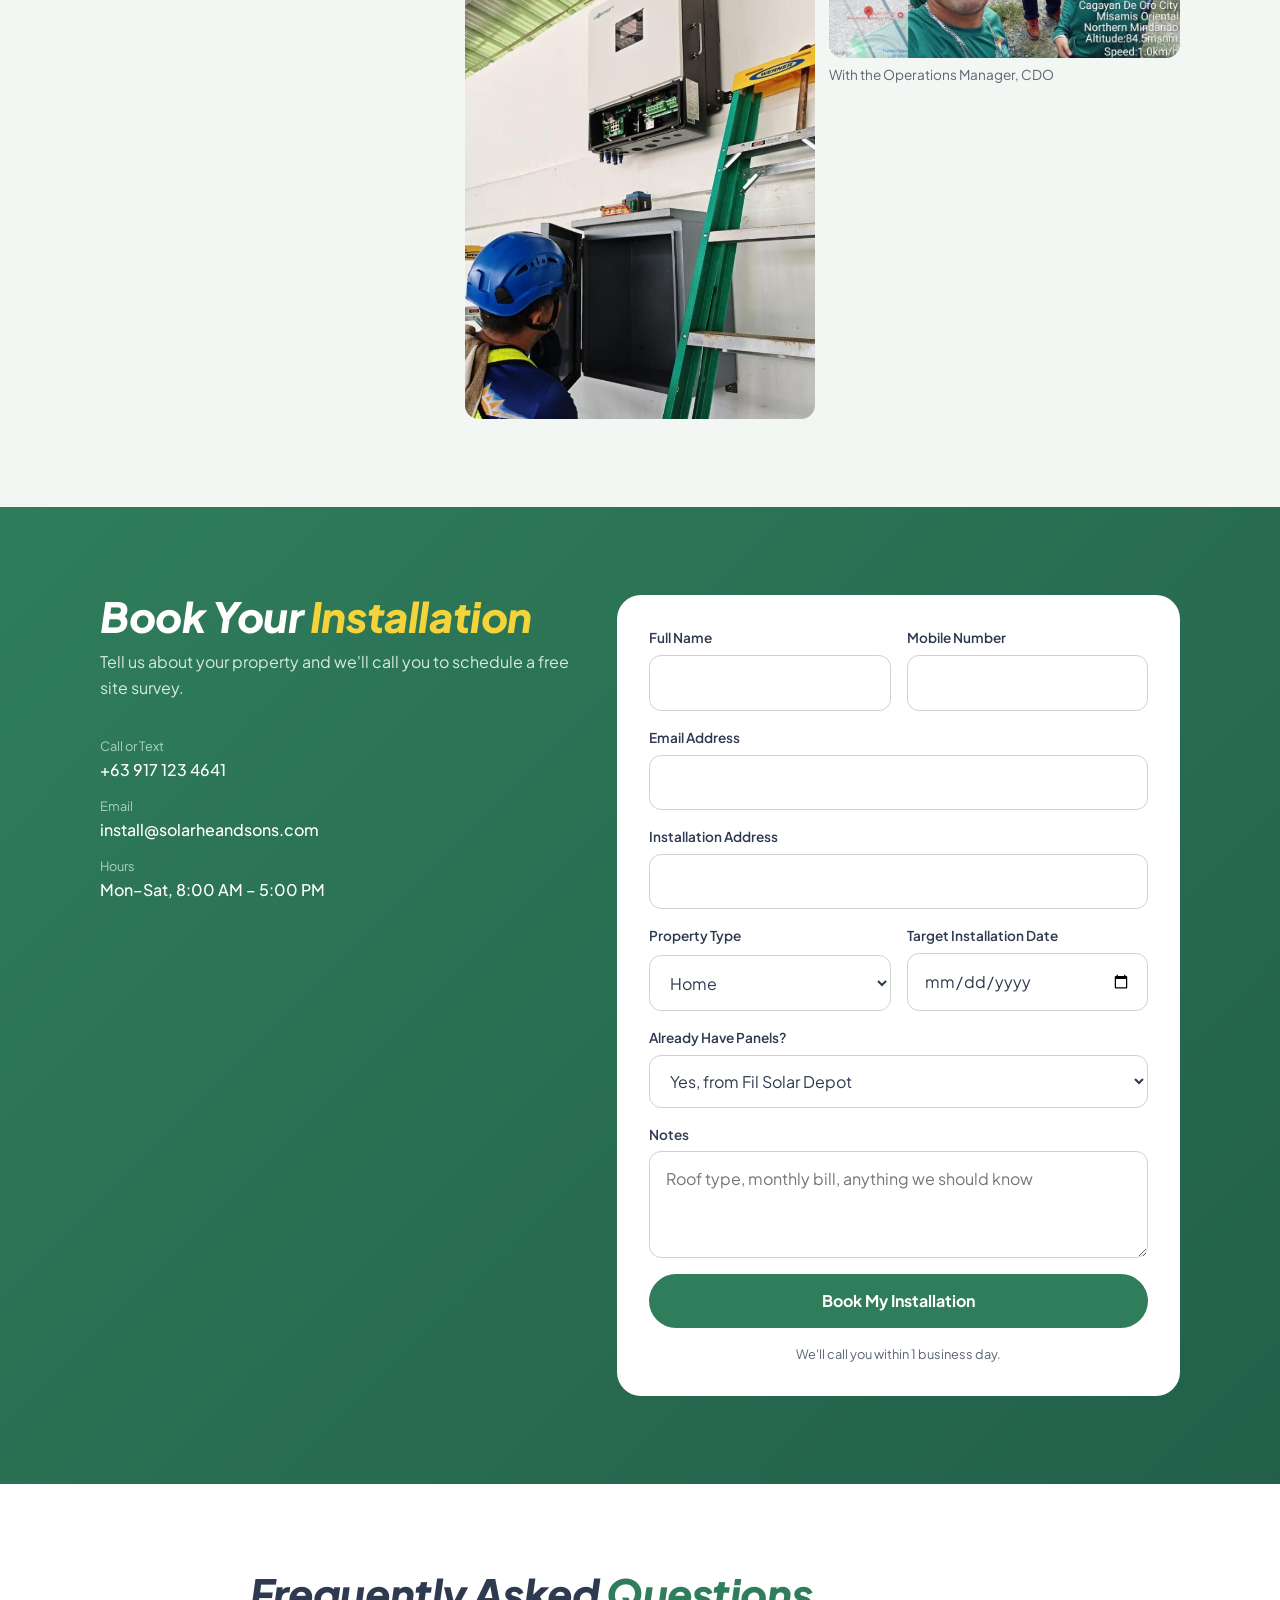
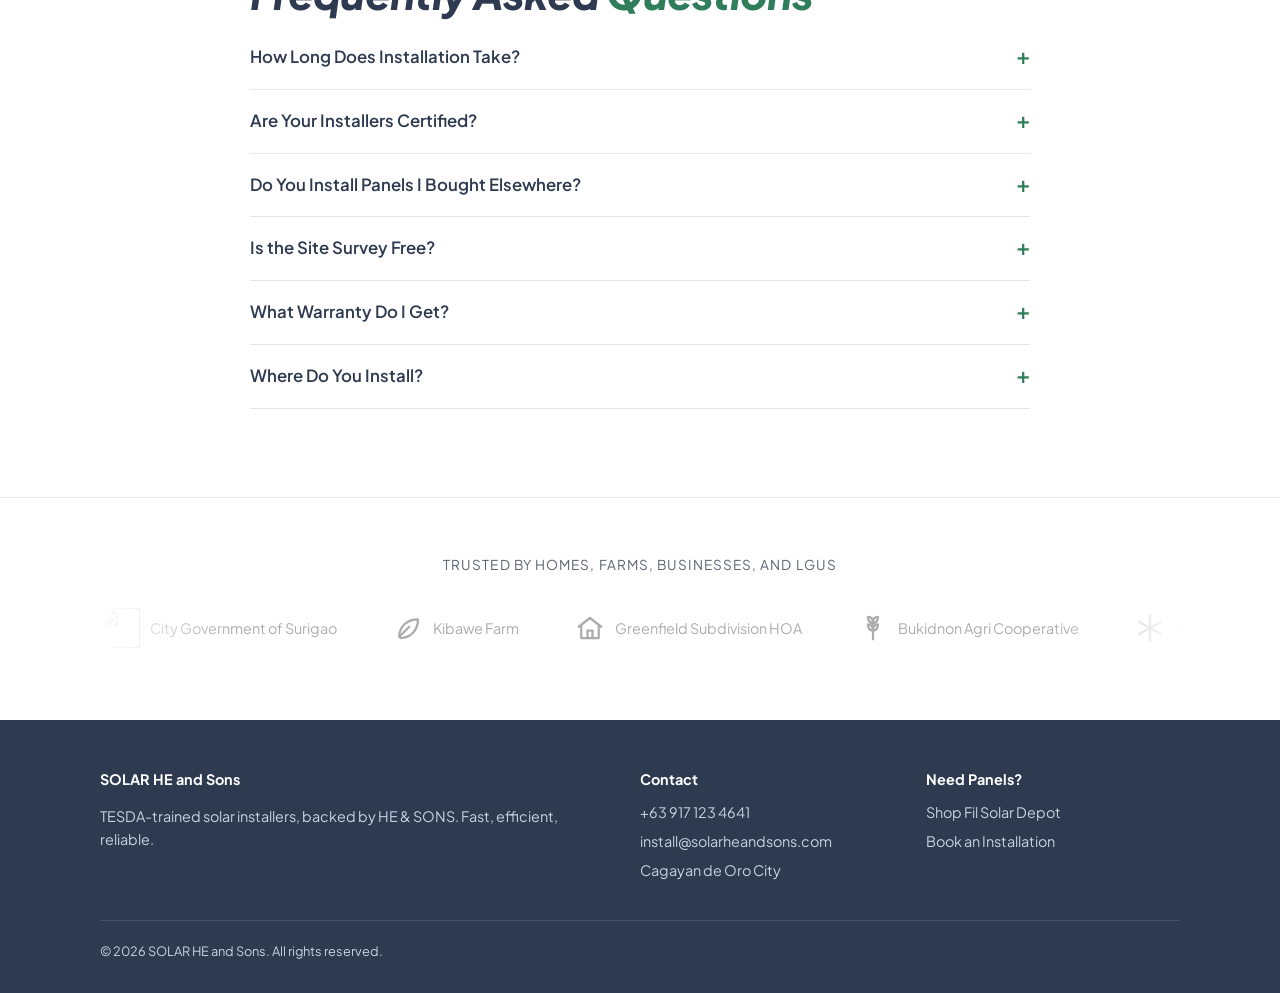
==== commit e9c354c1: "Add edit-on-GitHub icon to the menu" ====
--- a/index.html
+++ b/index.html
@@ -17,25 +17,25 @@
 <meta name="ICBM" content="8.4542, 124.6319">
 <link rel="alternate" type="text/plain" href="llms.txt" title="LLM summary">
 <link rel="sitemap" type="application/xml" href="sitemap.xml">
-<link rel="canonical" href="https://totoantonio.github.io/solarpowerinstall/">
+<link rel="canonical" href="https://alfiesuperhalk.github.io/solarpowerinstall/">
 <link rel="icon" href="images/favicon.svg" type="image/svg+xml">
 <link rel="apple-touch-icon" href="images/apple-touch-icon.png">
 <meta property="og:type" content="website">
 <meta property="og:site_name" content="SOLAR HE and Sons">
 <meta property="og:locale" content="en_PH">
-<meta property="og:url" content="https://totoantonio.github.io/solarpowerinstall/">
+<meta property="og:url" content="https://alfiesuperhalk.github.io/solarpowerinstall/">
 <meta property="og:title" content="SOLAR HE and Sons | Solar Panel Installation">
 <meta property="og:description" content="TESDA-trained solar installers backed by HE &amp; SONS. Fast, efficient, reliable. Free site survey.">
-<meta property="og:image" content="https://totoantonio.github.io/solarpowerinstall/images/og.png">
+<meta property="og:image" content="https://alfiesuperhalk.github.io/solarpowerinstall/images/og.png">
 <meta property="og:image:width" content="1200">
 <meta property="og:image:height" content="630">
 <meta property="og:image:alt" content="Power Your Home with Solar Power. TESDA-trained installers backed by HE &amp; SONS.">
 <meta name="twitter:card" content="summary_large_image">
 <meta name="twitter:title" content="SOLAR HE and Sons | Solar Panel Installation">
 <meta name="twitter:description" content="TESDA-trained solar installers backed by HE &amp; SONS. Fast, efficient, reliable.">
-<meta name="twitter:image" content="https://totoantonio.github.io/solarpowerinstall/images/og.png">
+<meta name="twitter:image" content="https://alfiesuperhalk.github.io/solarpowerinstall/images/og.png">
 <script type="application/ld+json">
-{"@context":"https://schema.org","@type":"LocalBusiness","name":"SOLAR HE and Sons","description":"TESDA-trained solar panel installation backed by HE & SONS.","url":"https://totoantonio.github.io/solarpowerinstall/","image":"https://totoantonio.github.io/solarpowerinstall/images/og.png","telephone":"+639171234641","email":"install@solarheandsons.com","address":{"@type":"PostalAddress","addressLocality":"Cagayan de Oro City","addressCountry":"PH"},"areaServed":"Cagayan de Oro","openingHours":"Mo-Sa 08:00-17:00","paymentAccepted":"Pag-IBIG, SSS, Home Credit, GCash","priceRange":"₱₱","geo":{"@type":"GeoCoordinates","latitude":8.4542,"longitude":124.6319},"parentOrganization":{"@type":"Organization","name":"HE & SONS"},"knowsAbout":["Solar panel installation","Net metering","Solar maintenance"],"makesOffer":[{"@type":"Offer","itemOffered":{"@type":"Service","name":"Solar panel installation"}},{"@type":"Offer","price":"0","priceCurrency":"PHP","itemOffered":{"@type":"Service","name":"Free site survey"}}]}
+{"@context":"https://schema.org","@type":"LocalBusiness","name":"SOLAR HE and Sons","description":"TESDA-trained solar panel installation backed by HE & SONS.","url":"https://alfiesuperhalk.github.io/solarpowerinstall/","image":"https://alfiesuperhalk.github.io/solarpowerinstall/images/og.png","telephone":"+639171234641","email":"install@solarheandsons.com","address":{"@type":"PostalAddress","addressLocality":"Cagayan de Oro City","addressCountry":"PH"},"areaServed":"Cagayan de Oro","openingHours":"Mo-Sa 08:00-17:00","paymentAccepted":"Pag-IBIG, SSS, Home Credit, GCash","priceRange":"₱₱","geo":{"@type":"GeoCoordinates","latitude":8.4542,"longitude":124.6319},"parentOrganization":{"@type":"Organization","name":"HE & SONS"},"knowsAbout":["Solar panel installation","Net metering","Solar maintenance"],"makesOffer":[{"@type":"Offer","itemOffered":{"@type":"Service","name":"Solar panel installation"}},{"@type":"Offer","price":"0","priceCurrency":"PHP","itemOffered":{"@type":"Service","name":"Free site survey"}}]}
 </script>
 <script type="application/ld+json">
 {"@context": "https://schema.org", "@type": "FAQPage", "mainEntity": [{"@type": "Question", "name": "How Long Does Installation Take?", "acceptedAnswer": {"@type": "Answer", "text": "Most home systems are installed in 1 to 3 days after the site survey. Commercial projects are scheduled after design."}}, {"@type": "Question", "name": "Are Your Installers Certified?", "acceptedAnswer": {"@type": "Answer", "text": "Yes. Our installers are trained by TESDA in solar installation and work under HE & SONS standards."}}, {"@type": "Question", "name": "Do You Install Panels I Bought Elsewhere?", "acceptedAnswer": {"@type": "Answer", "text": "Yes. We install panels from Fil Solar Depot and other suppliers, as long as they pass our pre-install check."}}, {"@type": "Question", "name": "Is the Site Survey Free?", "acceptedAnswer": {"@type": "Answer", "text": "Yes. The site survey is free with no obligation to book."}}, {"@type": "Question", "name": "What Warranty Do I Get?", "acceptedAnswer": {"@type": "Answer", "text": "Our workmanship warranty covers the installation for , on top of the manufacturer warranty on your panels."}}, {"@type": "Question", "name": "Where Do You Install?", "acceptedAnswer": {"@type": "Answer", "text": "Cagayan de Oro and nearby areas."}}]}
@@ -70,6 +70,7 @@
         <a href="#projects">Projects</a>
         <a href="#faq">FAQ</a>
         <a href="company-profile.html">Company Profile</a>
+        <a class="edit" href="https://github.com/alfiesuperhalk/solarpowerinstall" target="_blank" rel="noopener" aria-label="Edit or contribute to this website on GitHub" title="Edit on GitHub"><svg viewBox="0 0 24 24" width="20" height="20" fill="none" stroke="currentColor" stroke-width="2" stroke-linecap="round" stroke-linejoin="round" aria-hidden="true"><path d="M12 20h9"/><path d="M16.5 3.5a2.1 2.1 0 0 1 3 3L7 19l-4 1 1-4z"/></svg></a>
       </div>
       <a class="btn" href="#book">Book an Installation</a>
       <button class="burger" id="burger" type="button" aria-label="Menu" aria-controls="menu" aria-expanded="false"><svg viewBox="0 0 24 24" width="26" height="26" fill="none" stroke="currentColor" stroke-width="2" stroke-linecap="round" aria-hidden="true"><path d="M4 6h16M4 12h16M4 18h16"/></svg></button>
@@ -257,7 +258,7 @@
     </div>
     <div>
       <h4>Need Panels?</h4>
-      <a href="https://totoantonio.github.io/FilSolarDepot/">Shop Fil Solar Depot</a>
+      <a href="https://alfiesuperhalk.github.io/FilSolarDepot/">Shop Fil Solar Depot</a>
       <a href="#book">Book an Installation</a>
     </div>
     <div class="copy">© 2026 SOLAR HE and Sons. All rights reserved.</div>
--- a/styles.css
+++ b/styles.css
@@ -28,6 +28,7 @@
 nav a:hover { color: var(--green); }
 nav .btn { padding: 10px 20px; color: #fff; }
 #menu { display: flex; align-items: center; gap: 26px; }
+.edit { display: grid; place-items: center; }
 .burger { display: none; place-items: center; width: 44px; height: 44px; padding: 0; border: 0; background: none; color: var(--navy); cursor: pointer; }
 
 /* hero */
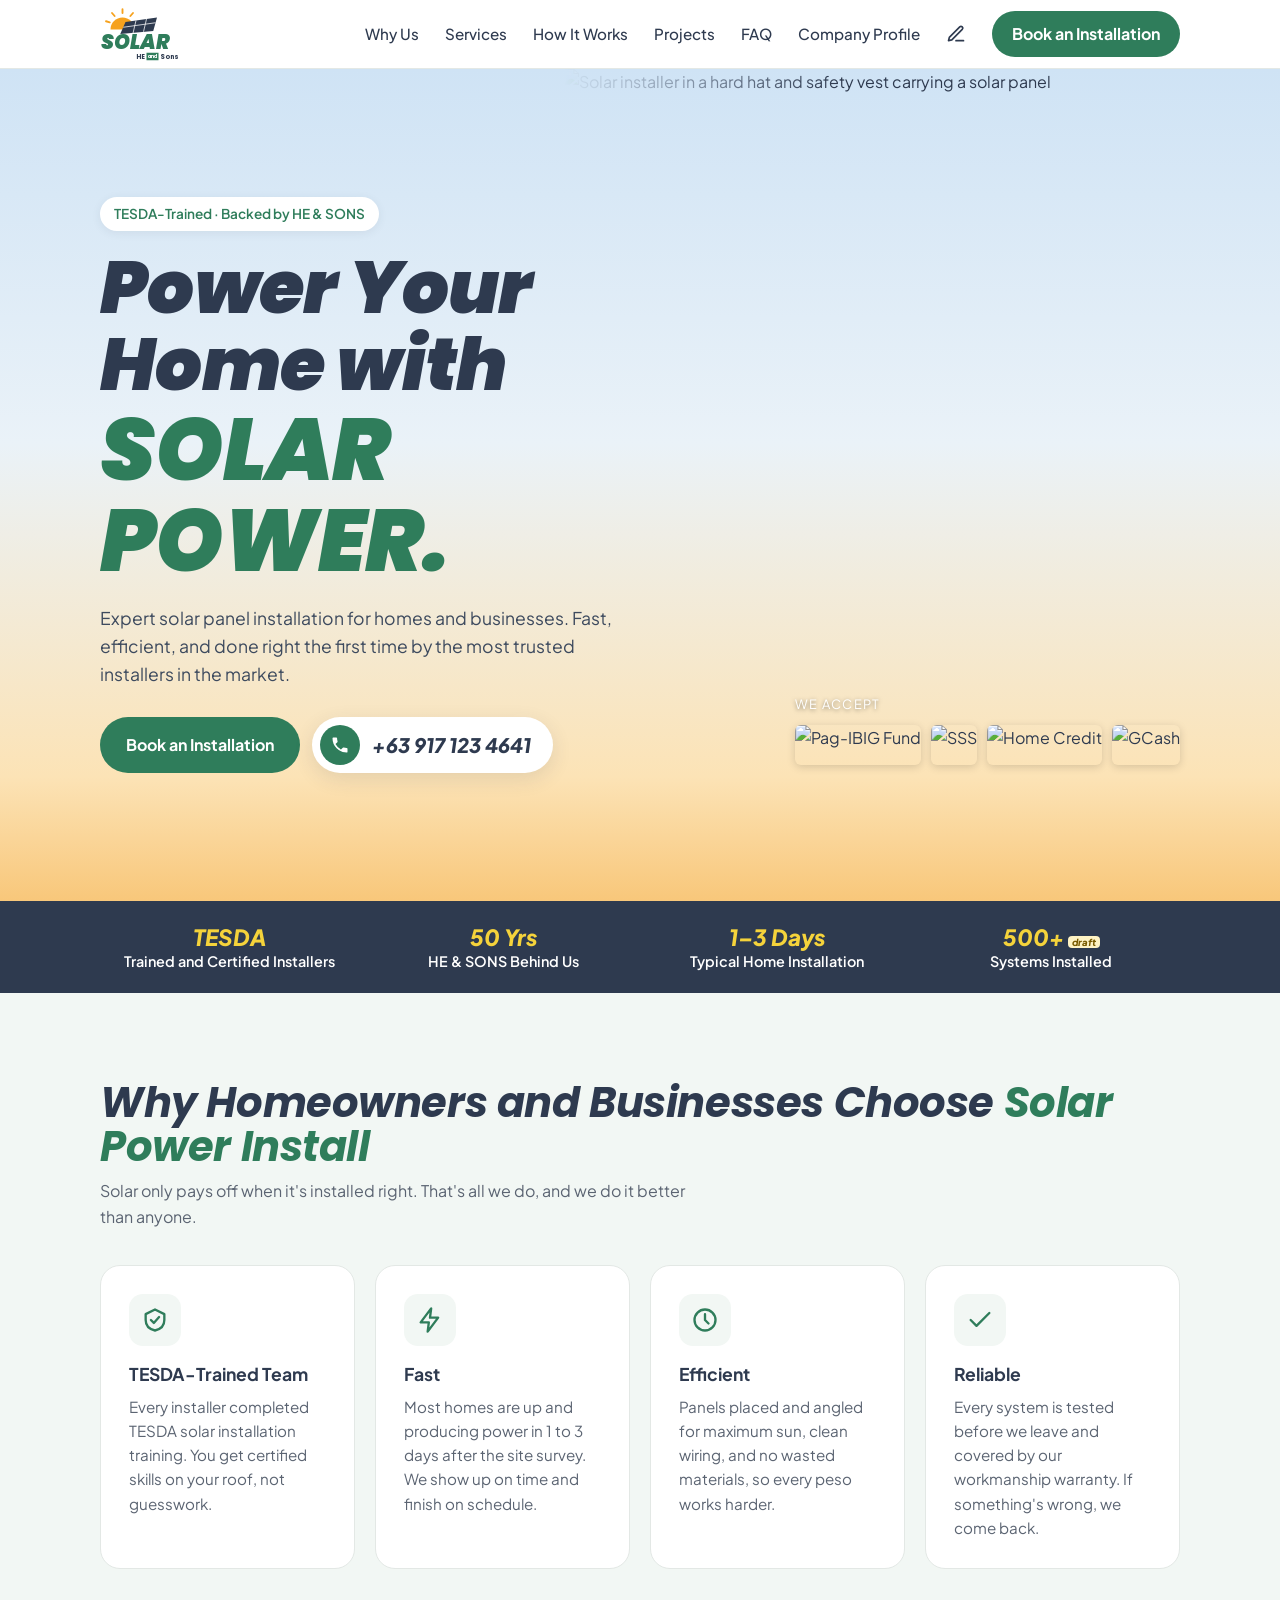
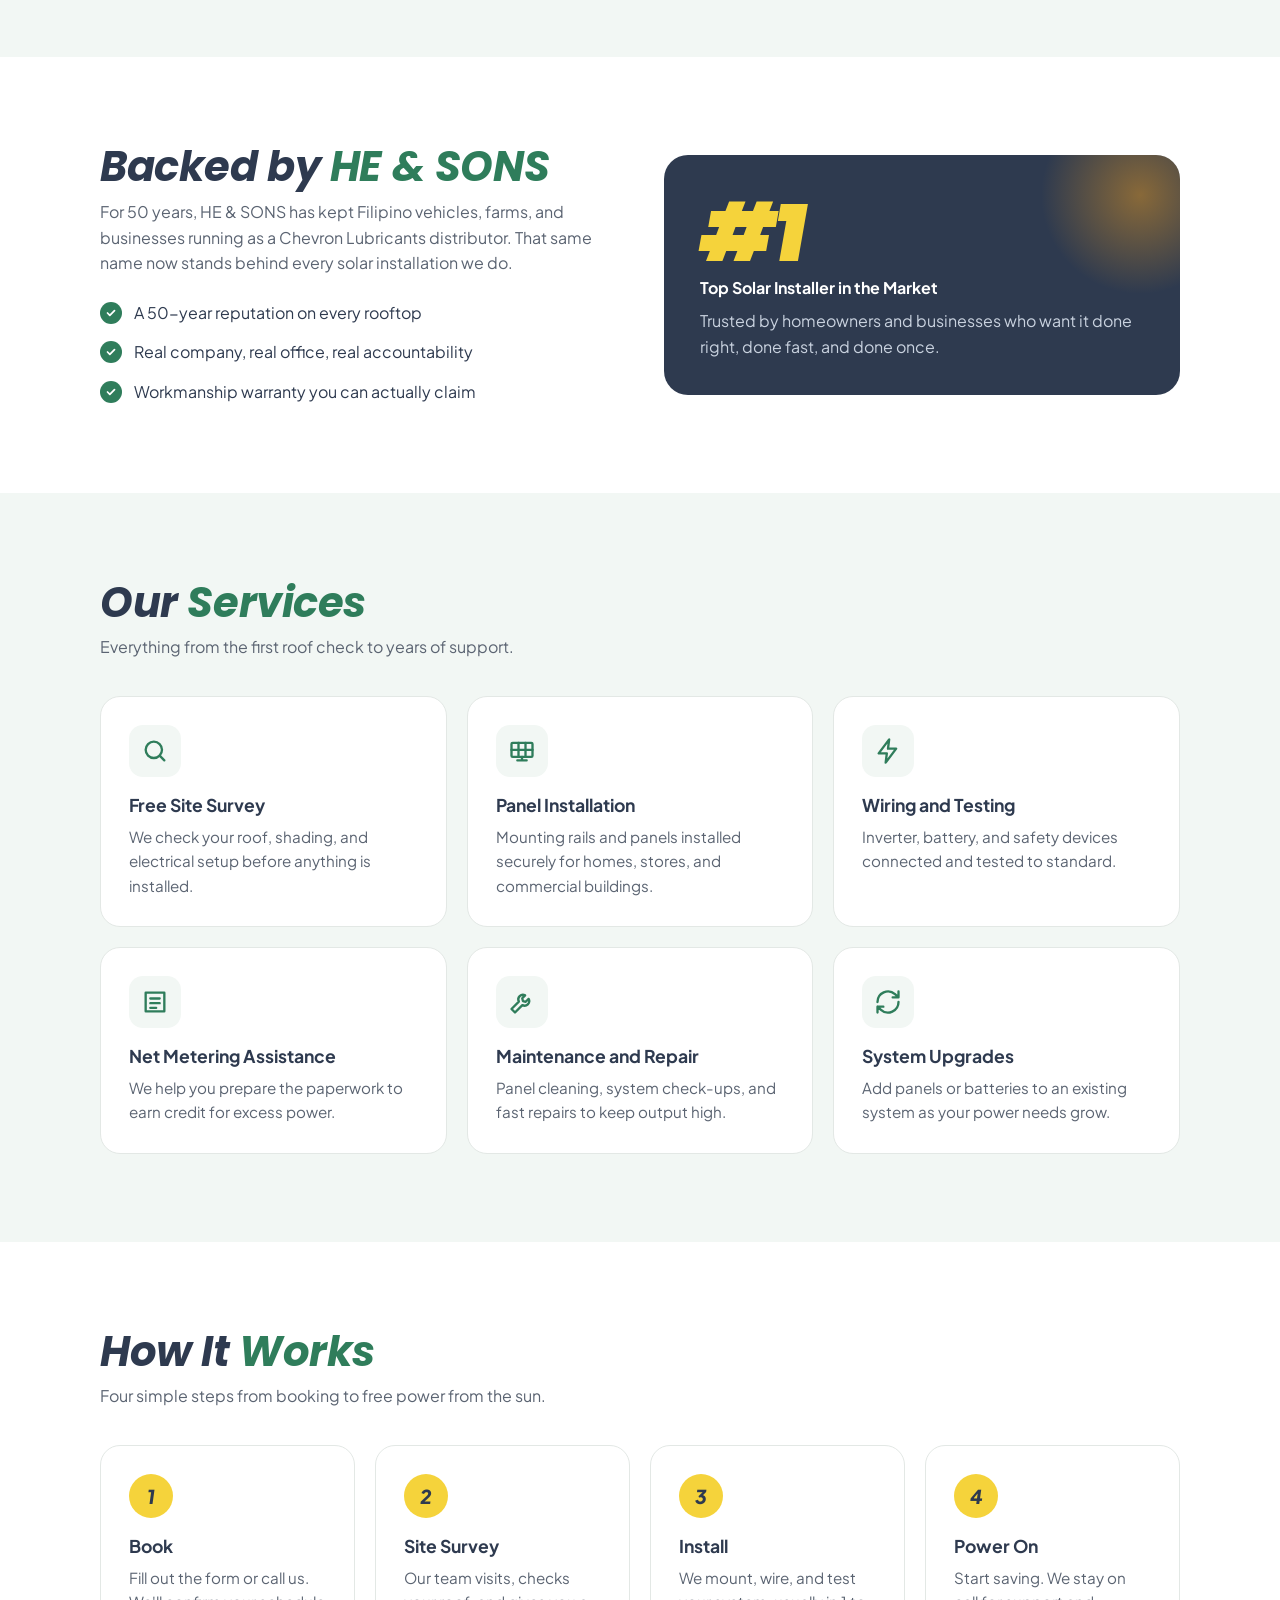
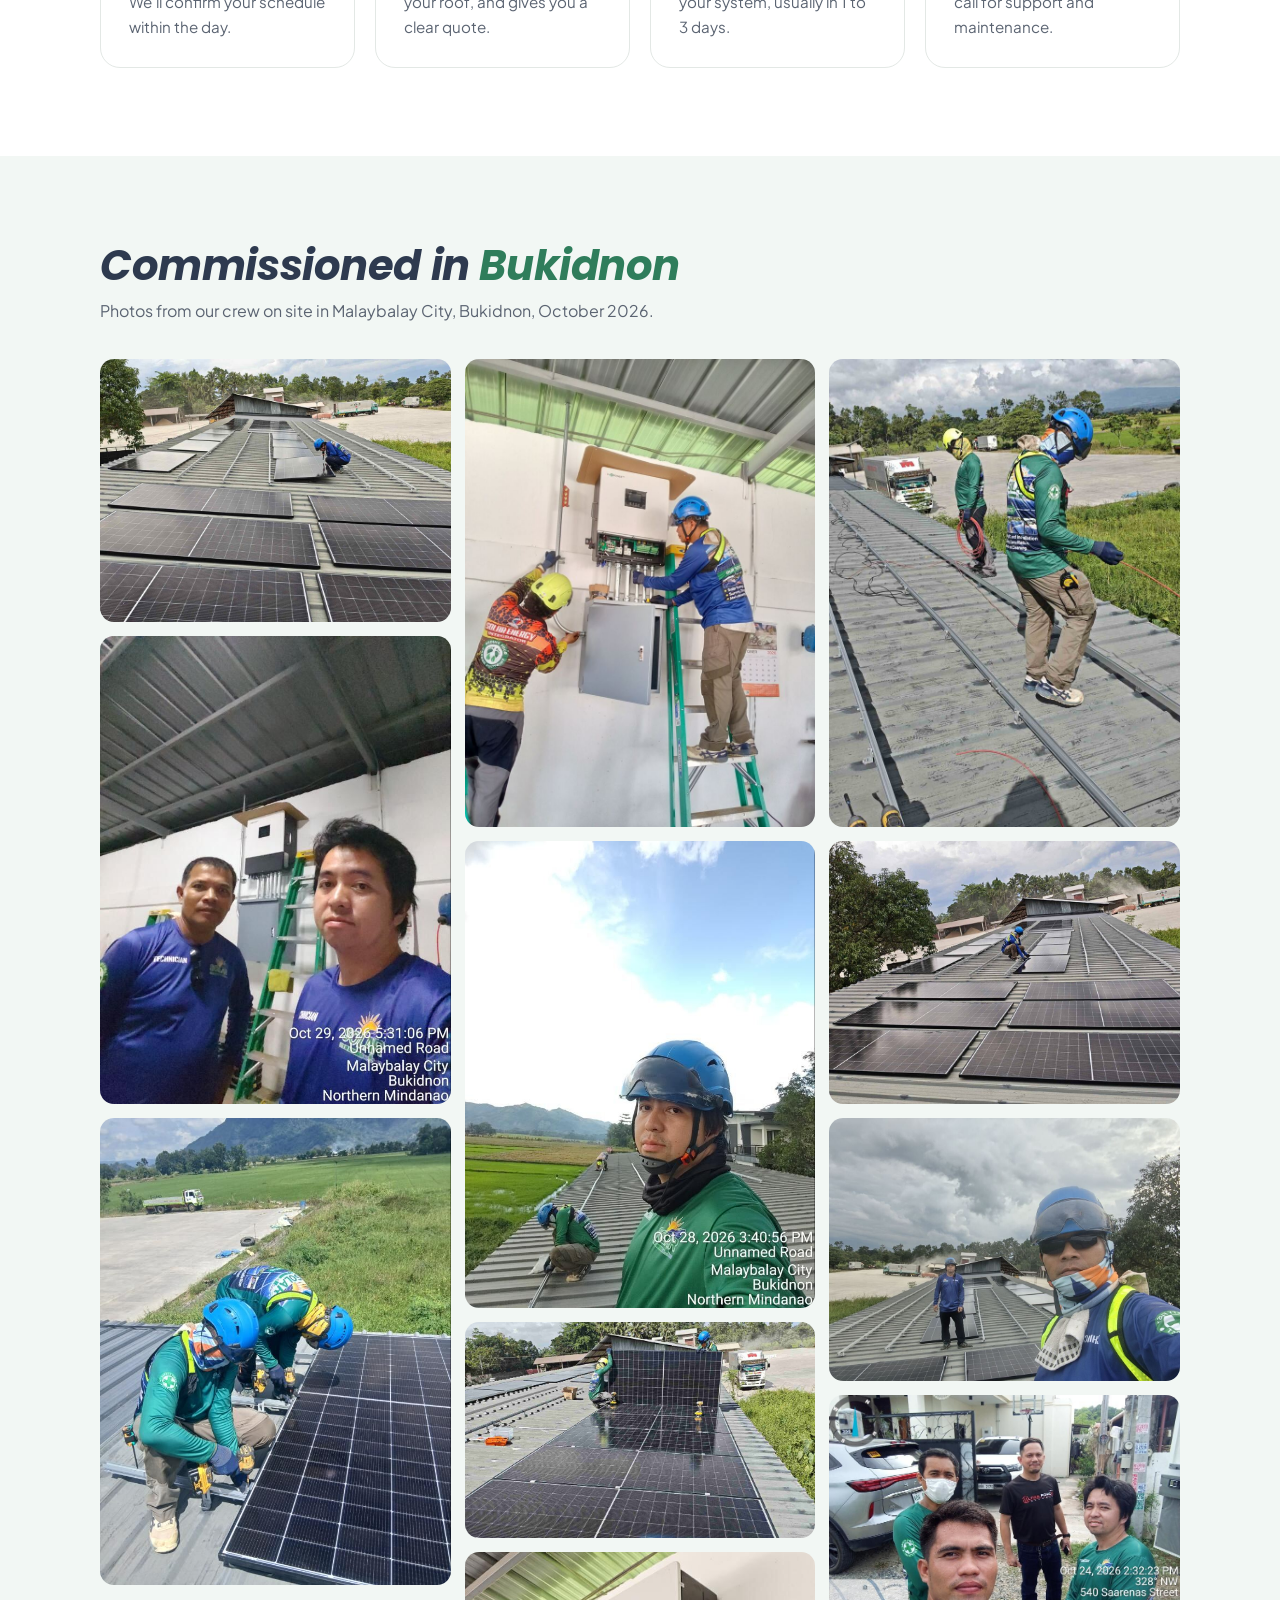
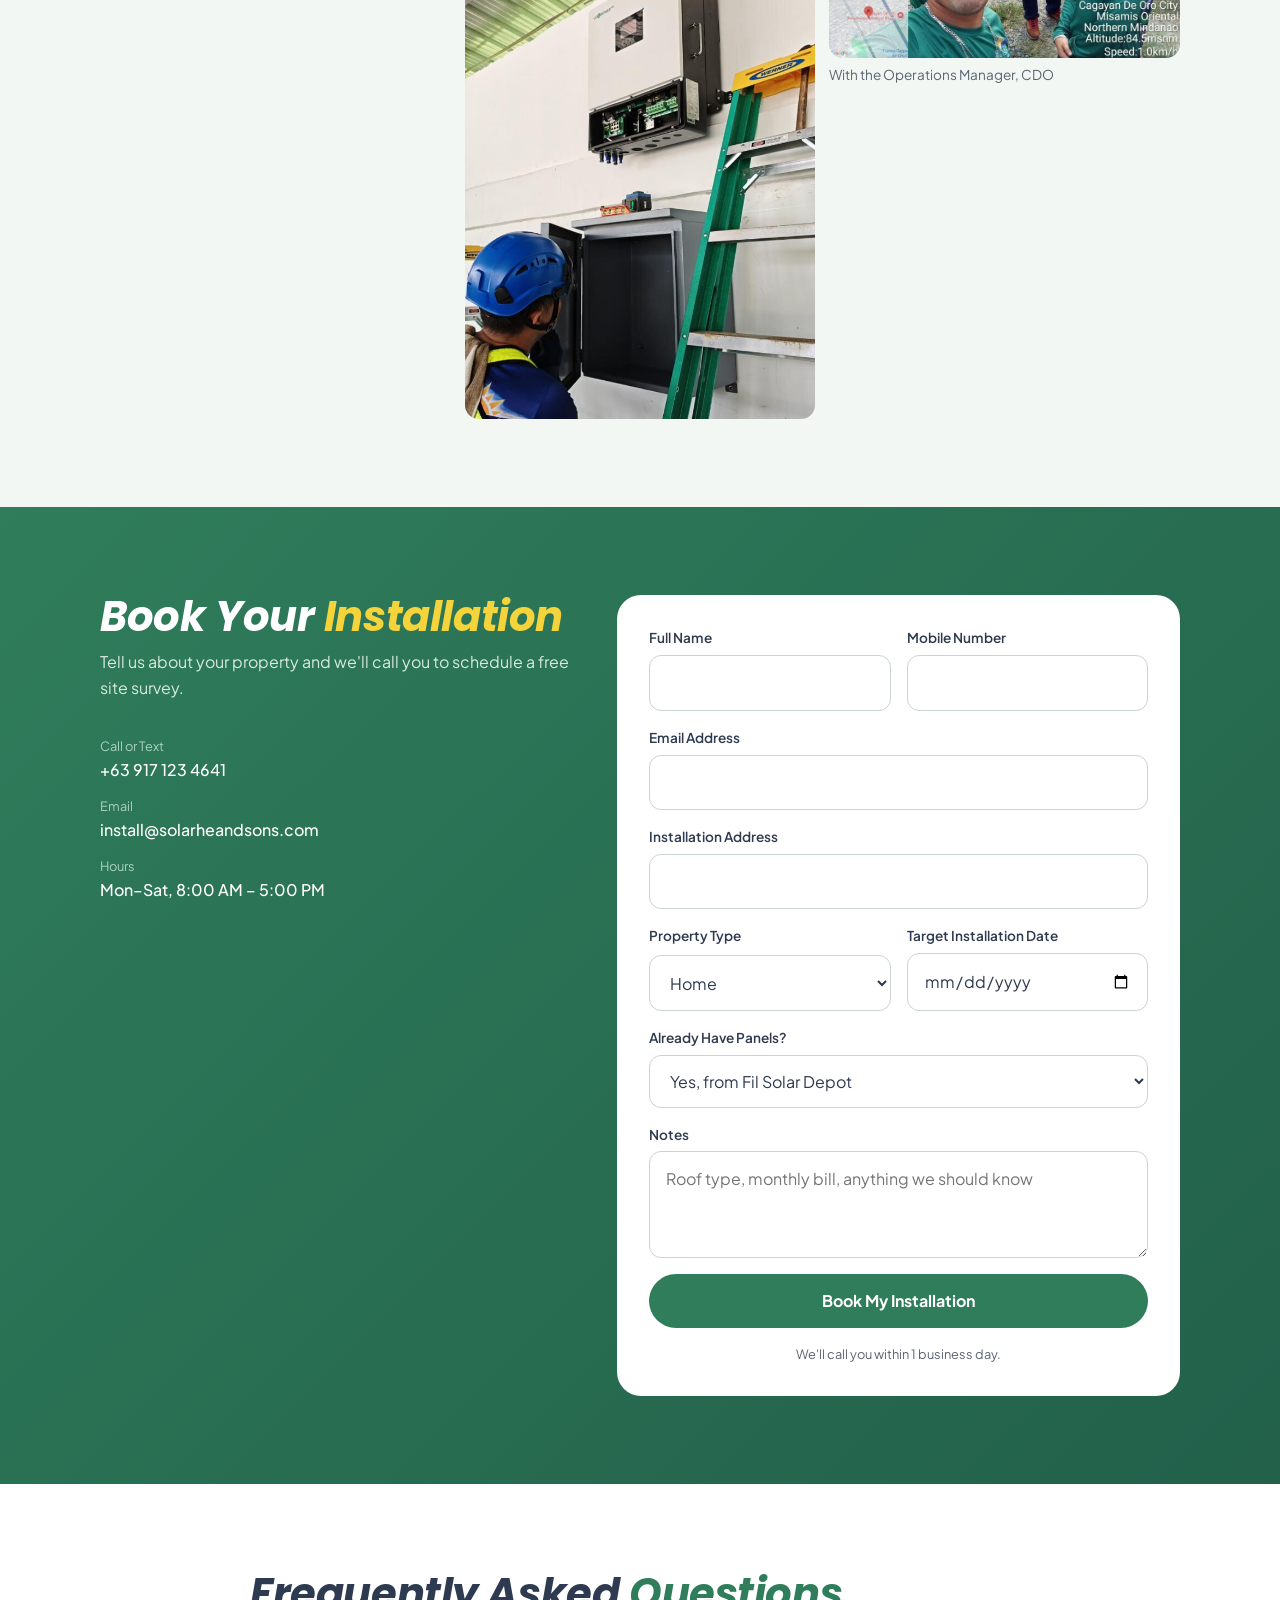
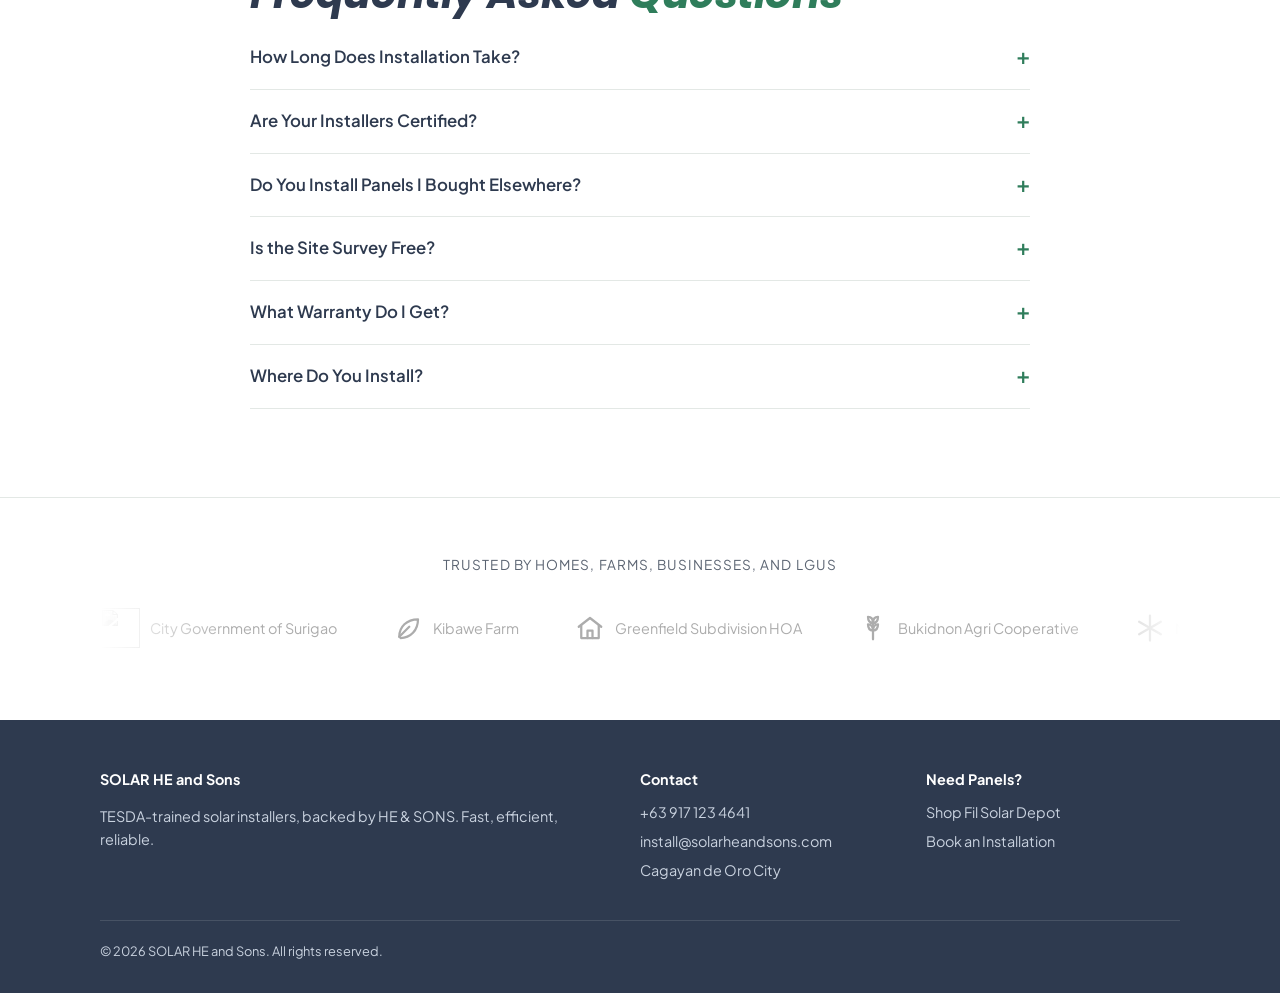
==== commit ee3f6611: "Heavier headings, one-time spark on hero, left-aligned hero on phones, connect booking form to Forms" ====
--- a/index.html
+++ b/index.html
@@ -17,25 +17,25 @@
 <meta name="ICBM" content="8.4542, 124.6319">
 <link rel="alternate" type="text/plain" href="llms.txt" title="LLM summary">
 <link rel="sitemap" type="application/xml" href="sitemap.xml">
-<link rel="canonical" href="https://alfiesuperhalk.github.io/solarpowerinstall/">
+<link rel="canonical" href="https://solarpowerinstall.energy/">
 <link rel="icon" href="images/favicon.svg" type="image/svg+xml">
 <link rel="apple-touch-icon" href="images/apple-touch-icon.png">
 <meta property="og:type" content="website">
 <meta property="og:site_name" content="SOLAR HE and Sons">
 <meta property="og:locale" content="en_PH">
-<meta property="og:url" content="https://alfiesuperhalk.github.io/solarpowerinstall/">
+<meta property="og:url" content="https://solarpowerinstall.energy/">
 <meta property="og:title" content="SOLAR HE and Sons | Solar Panel Installation">
 <meta property="og:description" content="TESDA-trained solar installers backed by HE &amp; SONS. Fast, efficient, reliable. Free site survey.">
-<meta property="og:image" content="https://alfiesuperhalk.github.io/solarpowerinstall/images/og.png">
+<meta property="og:image" content="https://solarpowerinstall.energy/images/og.png">
 <meta property="og:image:width" content="1200">
 <meta property="og:image:height" content="630">
 <meta property="og:image:alt" content="Power Your Home with Solar Power. TESDA-trained installers backed by HE &amp; SONS.">
 <meta name="twitter:card" content="summary_large_image">
 <meta name="twitter:title" content="SOLAR HE and Sons | Solar Panel Installation">
 <meta name="twitter:description" content="TESDA-trained solar installers backed by HE &amp; SONS. Fast, efficient, reliable.">
-<meta name="twitter:image" content="https://alfiesuperhalk.github.io/solarpowerinstall/images/og.png">
+<meta name="twitter:image" content="https://solarpowerinstall.energy/images/og.png">
 <script type="application/ld+json">
-{"@context":"https://schema.org","@type":"LocalBusiness","name":"SOLAR HE and Sons","description":"TESDA-trained solar panel installation backed by HE & SONS.","url":"https://alfiesuperhalk.github.io/solarpowerinstall/","image":"https://alfiesuperhalk.github.io/solarpowerinstall/images/og.png","telephone":"+639171234641","email":"install@solarheandsons.com","address":{"@type":"PostalAddress","addressLocality":"Cagayan de Oro City","addressCountry":"PH"},"areaServed":"Cagayan de Oro","openingHours":"Mo-Sa 08:00-17:00","paymentAccepted":"Pag-IBIG, SSS, Home Credit, GCash","priceRange":"₱₱","geo":{"@type":"GeoCoordinates","latitude":8.4542,"longitude":124.6319},"parentOrganization":{"@type":"Organization","name":"HE & SONS"},"knowsAbout":["Solar panel installation","Net metering","Solar maintenance"],"makesOffer":[{"@type":"Offer","itemOffered":{"@type":"Service","name":"Solar panel installation"}},{"@type":"Offer","price":"0","priceCurrency":"PHP","itemOffered":{"@type":"Service","name":"Free site survey"}}]}
+{"@context":"https://schema.org","@type":"LocalBusiness","name":"SOLAR HE and Sons","description":"TESDA-trained solar panel installation backed by HE & SONS.","url":"https://solarpowerinstall.energy/","image":"https://solarpowerinstall.energy/images/og.png","telephone":"+639171234641","email":"install@solarheandsons.com","address":{"@type":"PostalAddress","addressLocality":"Cagayan de Oro City","addressCountry":"PH"},"areaServed":"Cagayan de Oro","openingHours":"Mo-Sa 08:00-17:00","paymentAccepted":"Pag-IBIG, SSS, Home Credit, GCash","priceRange":"₱₱","geo":{"@type":"GeoCoordinates","latitude":8.4542,"longitude":124.6319},"parentOrganization":{"@type":"Organization","name":"HE & SONS"},"knowsAbout":["Solar panel installation","Net metering","Solar maintenance"],"makesOffer":[{"@type":"Offer","itemOffered":{"@type":"Service","name":"Solar panel installation"}},{"@type":"Offer","price":"0","priceCurrency":"PHP","itemOffered":{"@type":"Service","name":"Free site survey"}}]}
 </script>
 <script type="application/ld+json">
 {"@context": "https://schema.org", "@type": "FAQPage", "mainEntity": [{"@type": "Question", "name": "How Long Does Installation Take?", "acceptedAnswer": {"@type": "Answer", "text": "Most home systems are installed in 1 to 3 days after the site survey. Commercial projects are scheduled after design."}}, {"@type": "Question", "name": "Are Your Installers Certified?", "acceptedAnswer": {"@type": "Answer", "text": "Yes. Our installers are trained by TESDA in solar installation and work under HE & SONS standards."}}, {"@type": "Question", "name": "Do You Install Panels I Bought Elsewhere?", "acceptedAnswer": {"@type": "Answer", "text": "Yes. We install panels from Fil Solar Depot and other suppliers, as long as they pass our pre-install check."}}, {"@type": "Question", "name": "Is the Site Survey Free?", "acceptedAnswer": {"@type": "Answer", "text": "Yes. The site survey is free with no obligation to book."}}, {"@type": "Question", "name": "What Warranty Do I Get?", "acceptedAnswer": {"@type": "Answer", "text": "Our workmanship warranty covers the installation for , on top of the manufacturer warranty on your panels."}}, {"@type": "Question", "name": "Where Do You Install?", "acceptedAnswer": {"@type": "Answer", "text": "Cagayan de Oro and nearby areas."}}]}
@@ -43,7 +43,7 @@
 <!-- Website by totoantonio.cloud -->
 <link rel="preconnect" href="https://fonts.googleapis.com">
 <link rel="preconnect" href="https://fonts.gstatic.com" crossorigin>
-<link href="https://fonts.googleapis.com/css2?family=Plus+Jakarta+Sans:ital,wght@0,400;0,500;0,600;0,700;0,800;1,800&family=Poppins:ital,wght@0,700;1,900&display=swap" rel="stylesheet">
+<link href="https://fonts.googleapis.com/css2?family=Plus+Jakarta+Sans:ital,wght@0,400;0,500;0,600;0,700;0,800;1,800&family=Poppins:ital,wght@0,700;1,700;1,900&display=swap" rel="stylesheet">
 <link rel="stylesheet" href="styles.css">
 </head>
 <body>
@@ -197,8 +197,8 @@
         <div><small>Hours</small><span>Mon–Sat, 8:00 AM – 5:00 PM</span></div>
       </div>
     </div>
-    <!-- TBA: replace YOUR_FORM_ID with a Formspree form ID -->
-    <form action="https://formspree.io/f/YOUR_FORM_ID" method="POST">
+    <form action="https://formspree.io/f/xpppovza" method="POST">
+      <input type="hidden" name="_subject" value="New installation booking">
       <label>Full Name <input name="name" required autocomplete="name"></label>
       <label>Mobile Number <input name="mobile" type="tel" required autocomplete="tel"></label>
       <label class="full">Email Address <input name="email" type="email" autocomplete="email"></label>
--- a/styles.css
+++ b/styles.css
@@ -9,7 +9,7 @@
 a { color: var(--green); }
 .wrap { max-width: 1120px; margin: 0 auto; padding: 0 20px; }
 .ph { background: #FFF3C4; color: #7A5B00; padding: 0 4px; border-radius: 4px; }
-h1, h2, .display { font-style: italic; font-weight: 900; letter-spacing: -.01em; line-height: 1.05; }
+h1, h2, .display { font-family: "Poppins", sans-serif; font-style: italic; font-weight: 900; letter-spacing: -.01em; line-height: 1.05; }
 h2 { font-size: clamp(1.8rem, 4vw, 2.6rem); margin: 0 0 10px; }
 h2 em, h1 em { color: var(--green); font-style: italic; }
 .lead { color: var(--gray); max-width: 620px; margin: 0 0 36px; }
@@ -38,6 +38,10 @@
 .pill { display: inline-block; background: #fff; color: var(--green); font-weight: 600; font-size: .85rem; padding: 6px 14px; border-radius: 999px; margin-bottom: 18px; box-shadow: 0 2px 10px rgba(46,58,79,.08); }
 h1 { font-size: clamp(2.6rem, 6.4vw, 4.6rem); margin: 0 0 18px; }
 h1 em { display: block; font-size: 1.18em; text-transform: uppercase; }
+h2 { font-weight: 700; }
+.hero h1 em { width: fit-content; color: transparent; background: linear-gradient(100deg, var(--green) 40%, #F5D33B 47%, #fff 50%, #F5D33B 53%, var(--green) 60%) 0 0 / 250% 100%; -webkit-background-clip: text; background-clip: text; animation: zap 1.4s linear .8s, spark 1.4s steps(1) .8s; }
+@keyframes zap { from { background-position: 100% 0; } to { background-position: 0 0; } }
+@keyframes spark { 0%, 46%, 50%, 54%, 100% { filter: none; } 48%, 52% { filter: drop-shadow(0 0 8px rgba(245,211,59,.9)); } }
 .hero p { font-size: 1.1rem; color: #3D4A5E; max-width: 520px; margin: 0 0 28px; }
 .ctas { display: flex; flex-wrap: wrap; gap: 12px; }
 .call { display: inline-flex; align-items: center; gap: 12px; background: #fff; border-radius: 999px; padding: 8px 22px 8px 8px; text-decoration: none; color: var(--navy); font-weight: 800; font-style: italic; font-size: 1.25rem; box-shadow: 0 6px 20px rgba(46,58,79,.12); }
@@ -152,7 +156,6 @@
 @media (max-width: 700px) { .lg { margin-right: 40px; font-size: .85rem; } .grid { grid-template-columns: repeat(2, 1fr); gap: 14px; } }
 @media (max-width: 560px) {
   .grid, .grid.g4 { grid-template-columns: 1fr; gap: 12px; }
-  .hero-copy { text-align: right; }
   .accept { right: 16px; bottom: 40px; }
   .ctas > * { flex: 1 1 100%; justify-content: center; min-height: 56px; }
   .call { padding: 8px; font-size: 1.15rem; }
@@ -187,7 +190,7 @@
 .biz .card h4 { margin: 0 0 6px; }
 .biz .card img { display: block; height: 44px; width: auto; max-width: 100%; object-fit: contain; object-position: left; margin-bottom: 14px; }
 .biz .card p { margin: 0; color: var(--gray); font-size: .95rem; }
-.biz .card .brandrow { display: flex; align-items: center; gap: 16px; margin-top: 16px; }
-.biz .card .brandrow + .brandrow { margin-top: 10px; }
+.biz .card p a { text-decoration: none; font-weight: 700; }
+.biz .card .brandrow { display: flex; align-items: center; gap: 10px; margin-top: 16px; }
 .biz .card .brandrow img { height: auto; max-height: 22px; min-width: 0; flex: 0 1 auto; margin: 0; }
 @media (max-width: 700px) { .split, .people { grid-template-columns: 1fr; } }
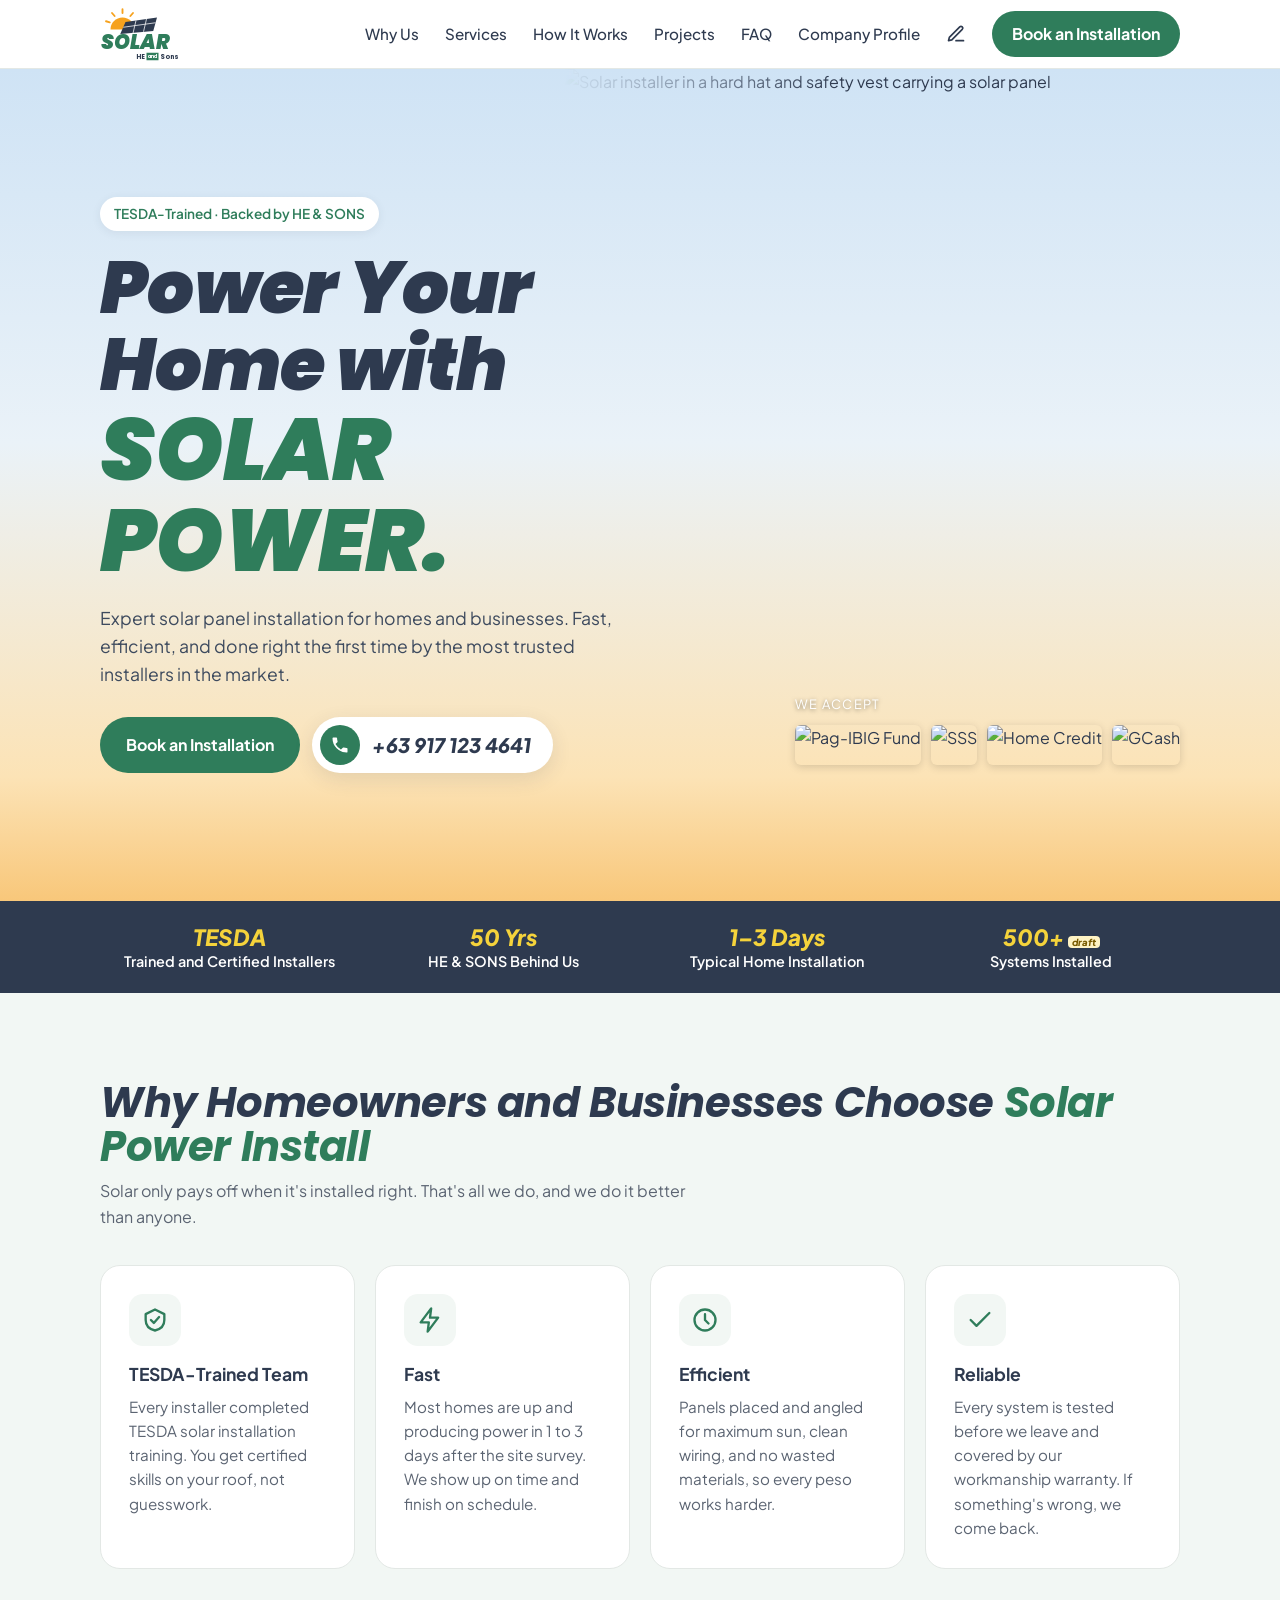
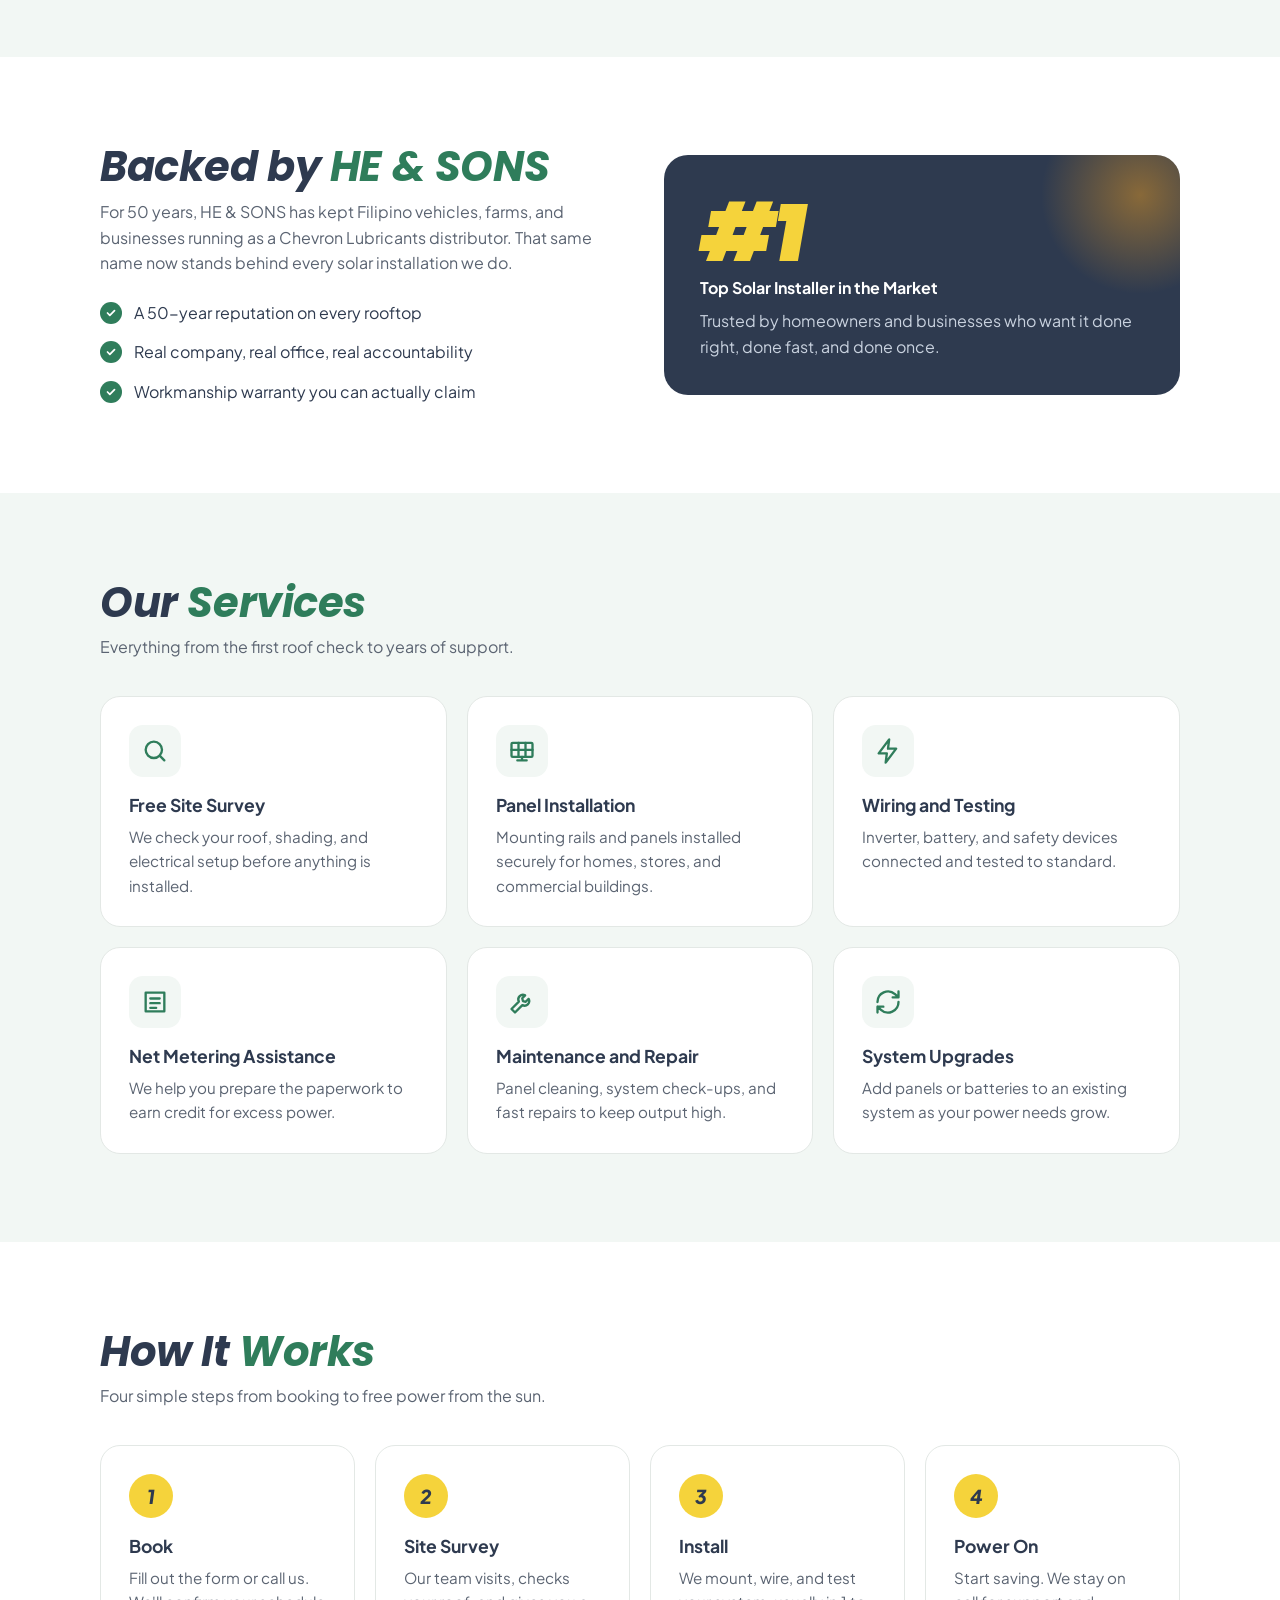
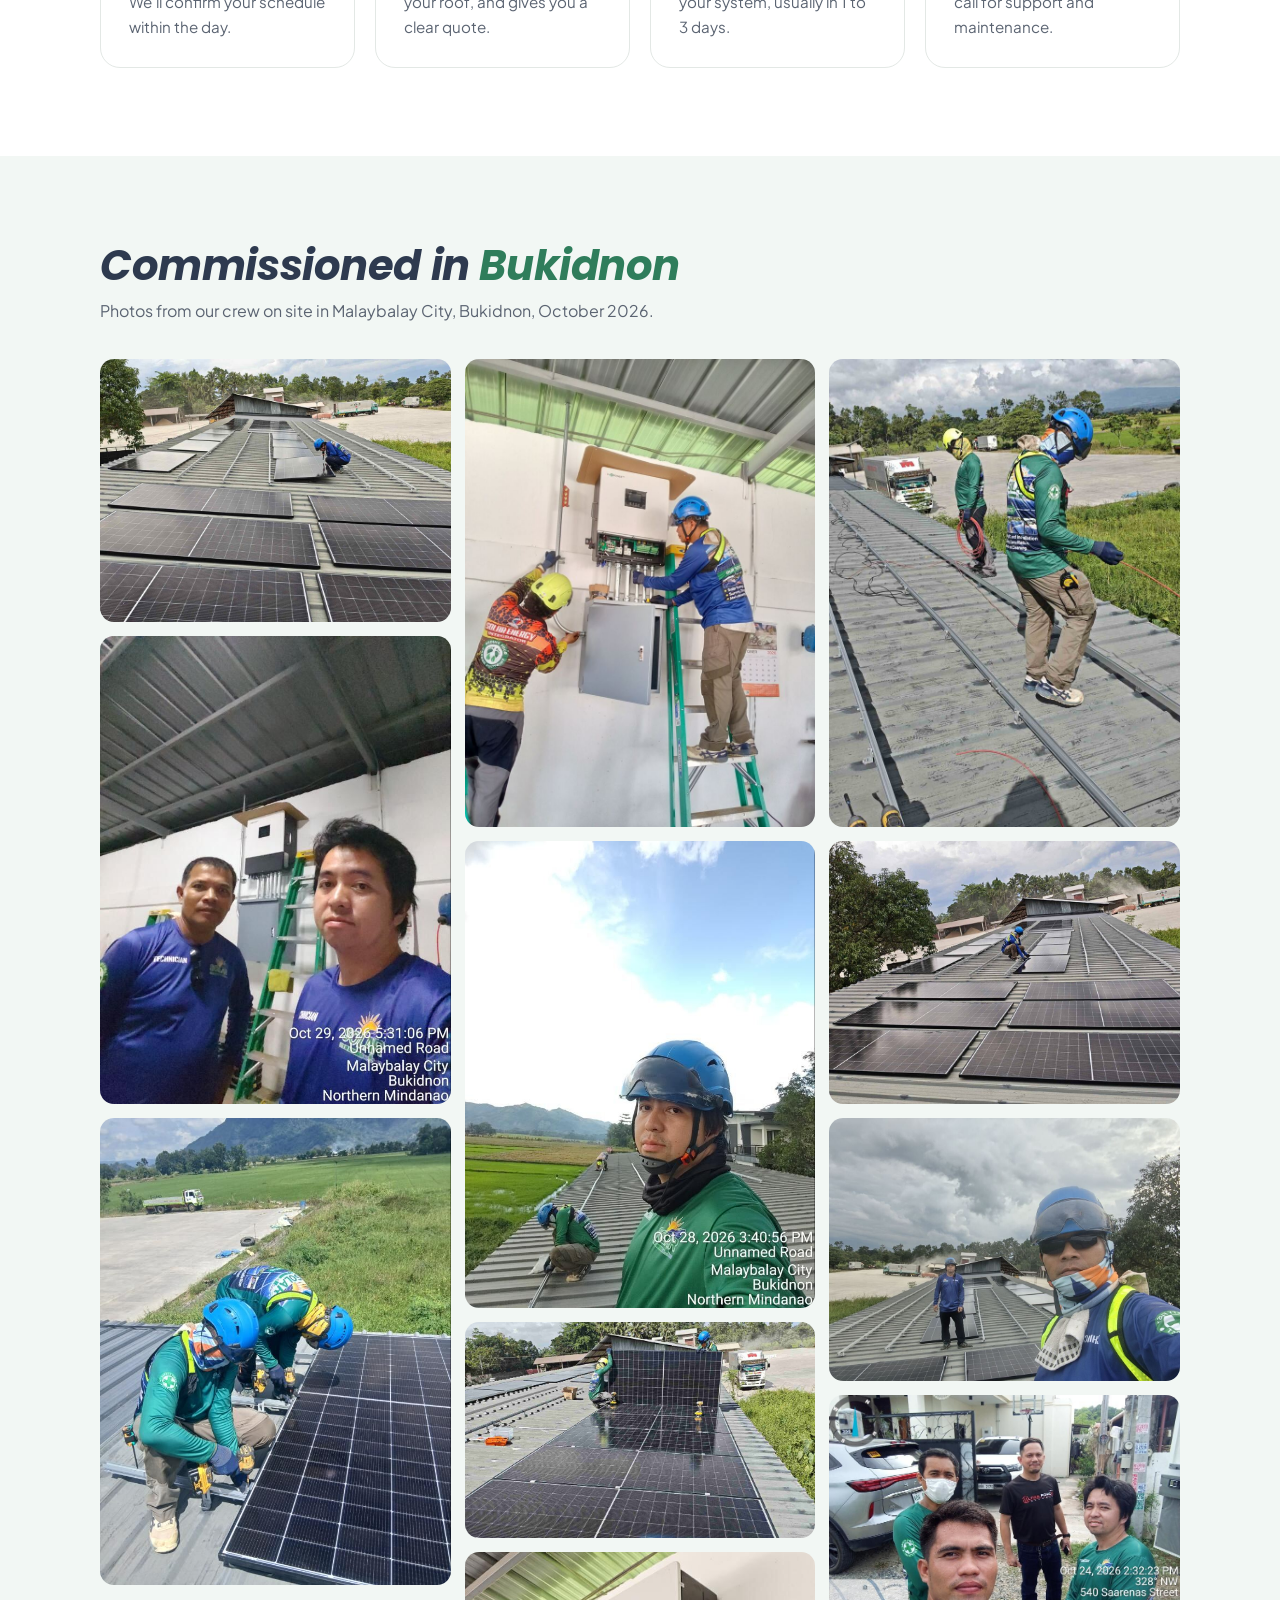
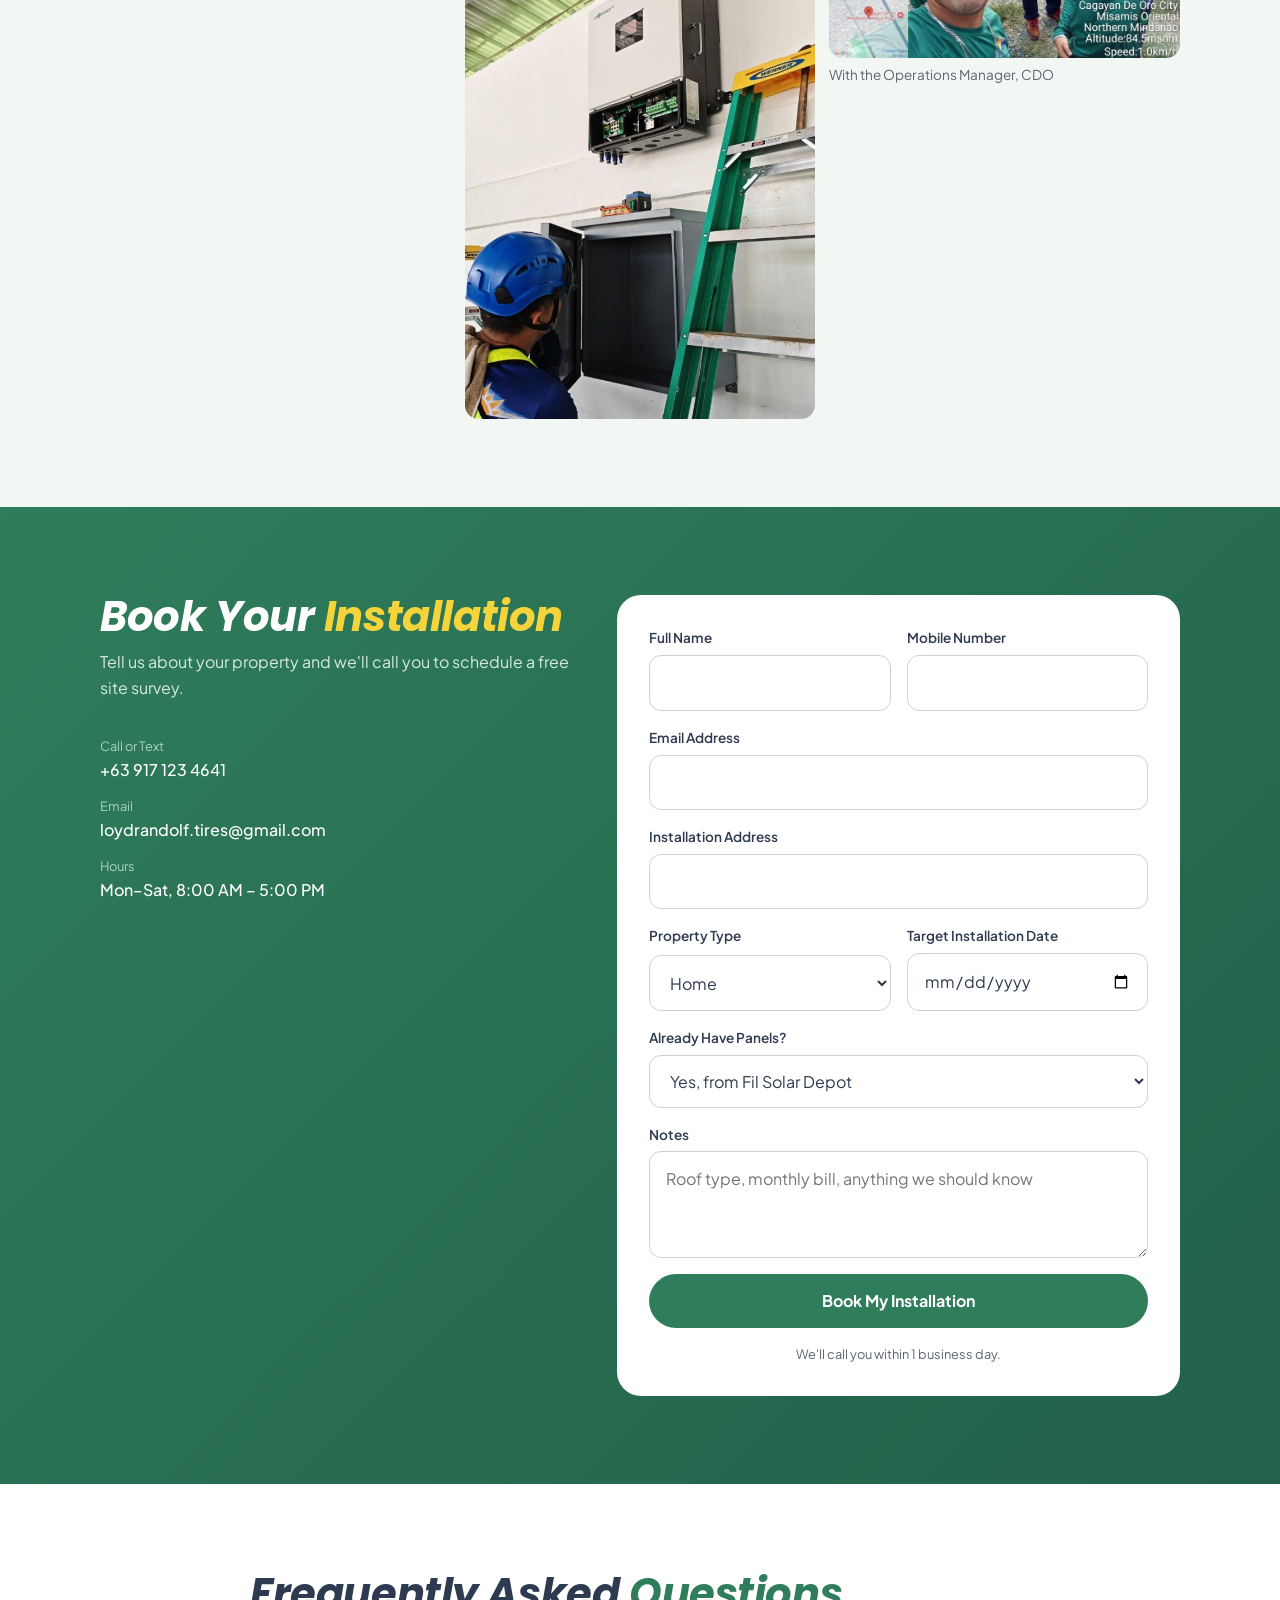
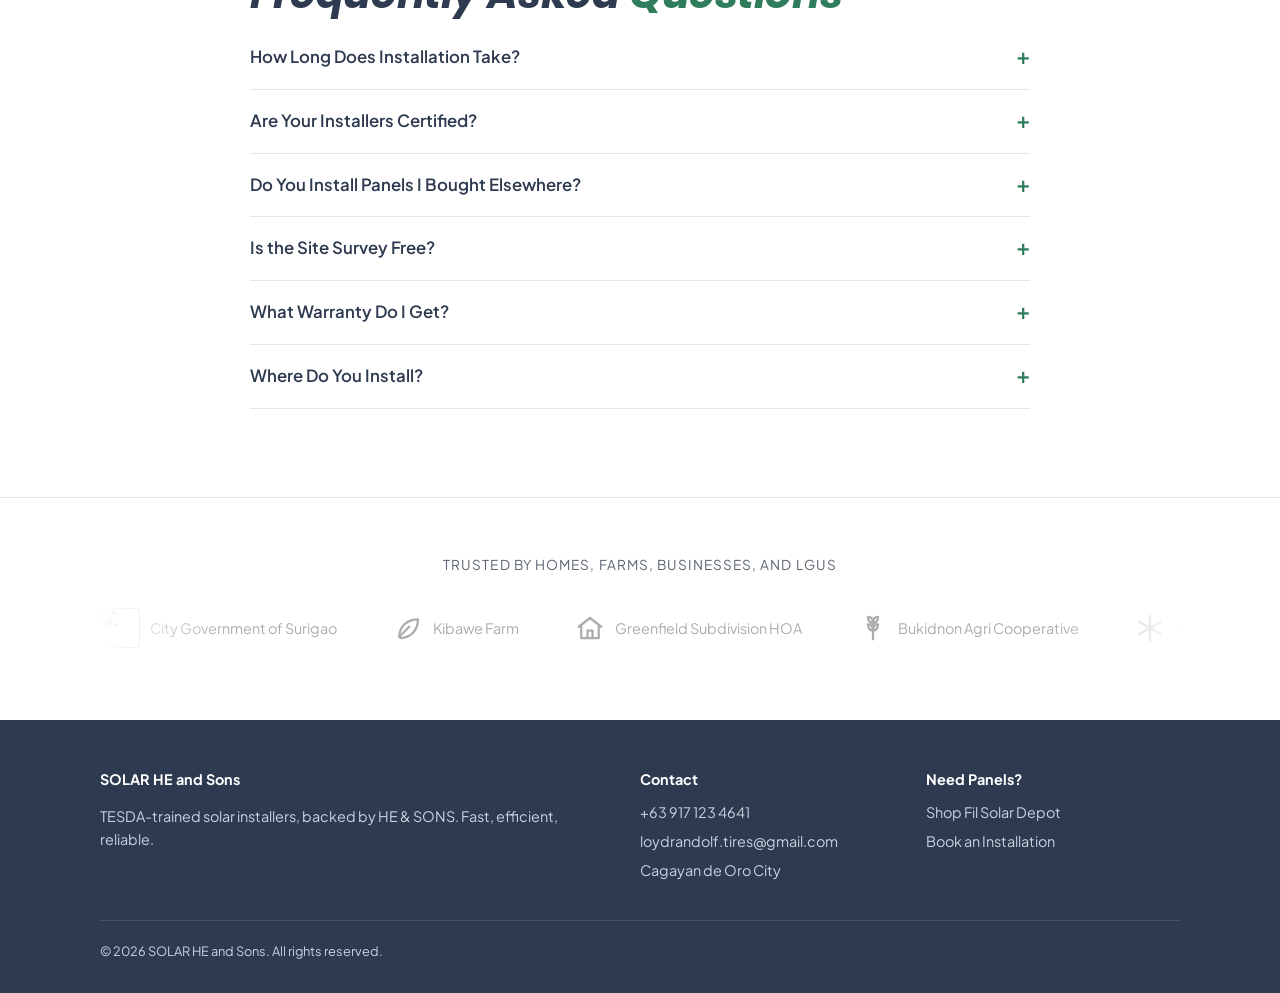
==== commit 429f8b2e: "Change contact email to loydrandolf.tires@gmail.com" ====
--- a/index.html
+++ b/index.html
@@ -35,7 +35,7 @@
 <meta name="twitter:description" content="TESDA-trained solar installers backed by HE &amp; SONS. Fast, efficient, reliable.">
 <meta name="twitter:image" content="https://solarpowerinstall.energy/images/og.png">
 <script type="application/ld+json">
-{"@context":"https://schema.org","@type":"LocalBusiness","name":"SOLAR HE and Sons","description":"TESDA-trained solar panel installation backed by HE & SONS.","url":"https://solarpowerinstall.energy/","image":"https://solarpowerinstall.energy/images/og.png","telephone":"+639171234641","email":"install@solarheandsons.com","address":{"@type":"PostalAddress","addressLocality":"Cagayan de Oro City","addressCountry":"PH"},"areaServed":"Cagayan de Oro","openingHours":"Mo-Sa 08:00-17:00","paymentAccepted":"Pag-IBIG, SSS, Home Credit, GCash","priceRange":"₱₱","geo":{"@type":"GeoCoordinates","latitude":8.4542,"longitude":124.6319},"parentOrganization":{"@type":"Organization","name":"HE & SONS"},"knowsAbout":["Solar panel installation","Net metering","Solar maintenance"],"makesOffer":[{"@type":"Offer","itemOffered":{"@type":"Service","name":"Solar panel installation"}},{"@type":"Offer","price":"0","priceCurrency":"PHP","itemOffered":{"@type":"Service","name":"Free site survey"}}]}
+{"@context":"https://schema.org","@type":"LocalBusiness","name":"SOLAR HE and Sons","description":"TESDA-trained solar panel installation backed by HE & SONS.","url":"https://solarpowerinstall.energy/","image":"https://solarpowerinstall.energy/images/og.png","telephone":"+639171234641","email":"loydrandolf.tires@gmail.com","address":{"@type":"PostalAddress","addressLocality":"Cagayan de Oro City","addressCountry":"PH"},"areaServed":"Cagayan de Oro","openingHours":"Mo-Sa 08:00-17:00","paymentAccepted":"Pag-IBIG, SSS, Home Credit, GCash","priceRange":"₱₱","geo":{"@type":"GeoCoordinates","latitude":8.4542,"longitude":124.6319},"parentOrganization":{"@type":"Organization","name":"HE & SONS"},"knowsAbout":["Solar panel installation","Net metering","Solar maintenance"],"makesOffer":[{"@type":"Offer","itemOffered":{"@type":"Service","name":"Solar panel installation"}},{"@type":"Offer","price":"0","priceCurrency":"PHP","itemOffered":{"@type":"Service","name":"Free site survey"}}]}
 </script>
 <script type="application/ld+json">
 {"@context": "https://schema.org", "@type": "FAQPage", "mainEntity": [{"@type": "Question", "name": "How Long Does Installation Take?", "acceptedAnswer": {"@type": "Answer", "text": "Most home systems are installed in 1 to 3 days after the site survey. Commercial projects are scheduled after design."}}, {"@type": "Question", "name": "Are Your Installers Certified?", "acceptedAnswer": {"@type": "Answer", "text": "Yes. Our installers are trained by TESDA in solar installation and work under HE & SONS standards."}}, {"@type": "Question", "name": "Do You Install Panels I Bought Elsewhere?", "acceptedAnswer": {"@type": "Answer", "text": "Yes. We install panels from Fil Solar Depot and other suppliers, as long as they pass our pre-install check."}}, {"@type": "Question", "name": "Is the Site Survey Free?", "acceptedAnswer": {"@type": "Answer", "text": "Yes. The site survey is free with no obligation to book."}}, {"@type": "Question", "name": "What Warranty Do I Get?", "acceptedAnswer": {"@type": "Answer", "text": "Our workmanship warranty covers the installation for , on top of the manufacturer warranty on your panels."}}, {"@type": "Question", "name": "Where Do You Install?", "acceptedAnswer": {"@type": "Answer", "text": "Cagayan de Oro and nearby areas."}}]}
@@ -193,7 +193,7 @@
       <p class="lead">Tell us about your property and we'll call you to schedule a free site survey.</p>
       <div class="contact-list">
         <div><small>Call or Text</small><a href="tel:+639171234641">+63 917 123 4641</a></div>
-        <div><small>Email</small><a href="mailto:install@solarheandsons.com">install@solarheandsons.com</a></div>
+        <div><small>Email</small><a href="mailto:loydrandolf.tires@gmail.com">loydrandolf.tires@gmail.com</a></div>
         <div><small>Hours</small><span>Mon–Sat, 8:00 AM – 5:00 PM</span></div>
       </div>
     </div>
@@ -253,7 +253,7 @@
     <div>
       <h4>Contact</h4>
       <a href="tel:+639171234641">+63 917 123 4641</a>
-      <a href="mailto:install@solarheandsons.com">install@solarheandsons.com</a>
+      <a href="mailto:loydrandolf.tires@gmail.com">loydrandolf.tires@gmail.com</a>
       <a href="#book">Cagayan de Oro City</a>
     </div>
     <div>
